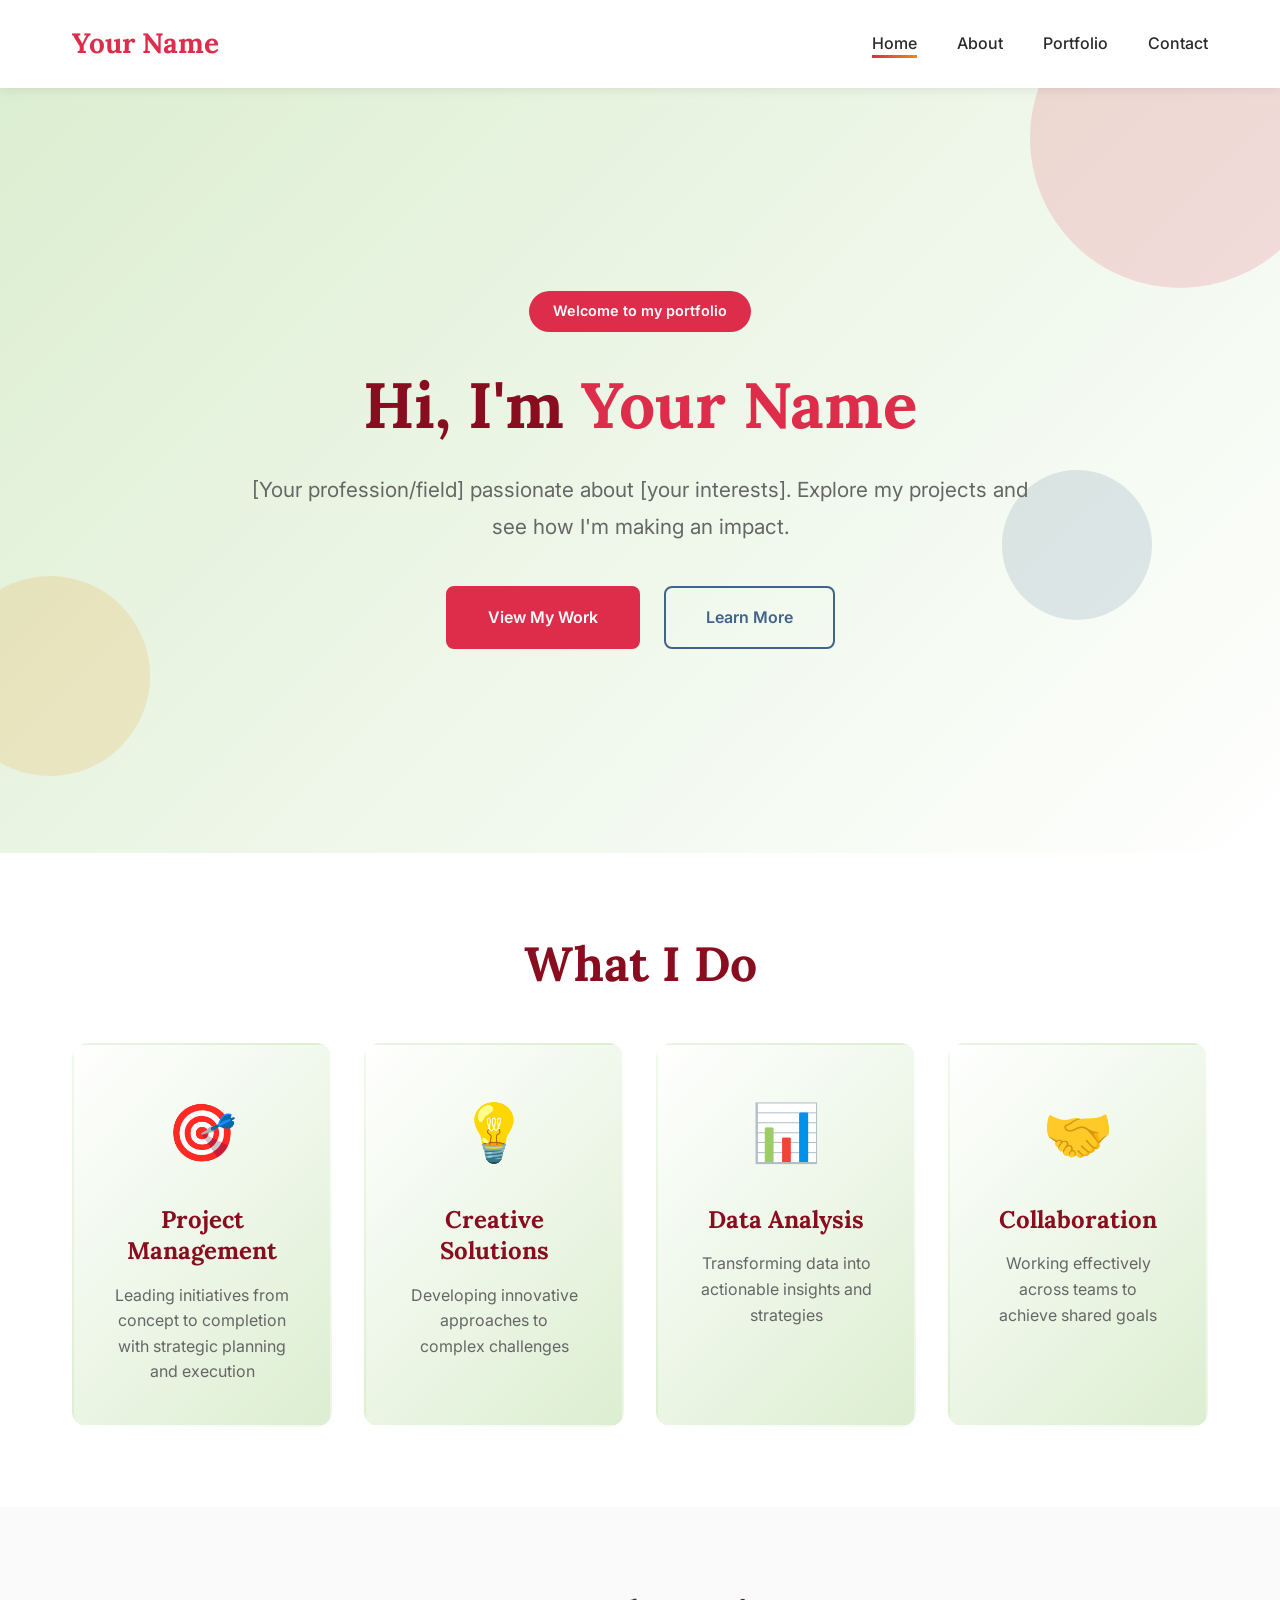
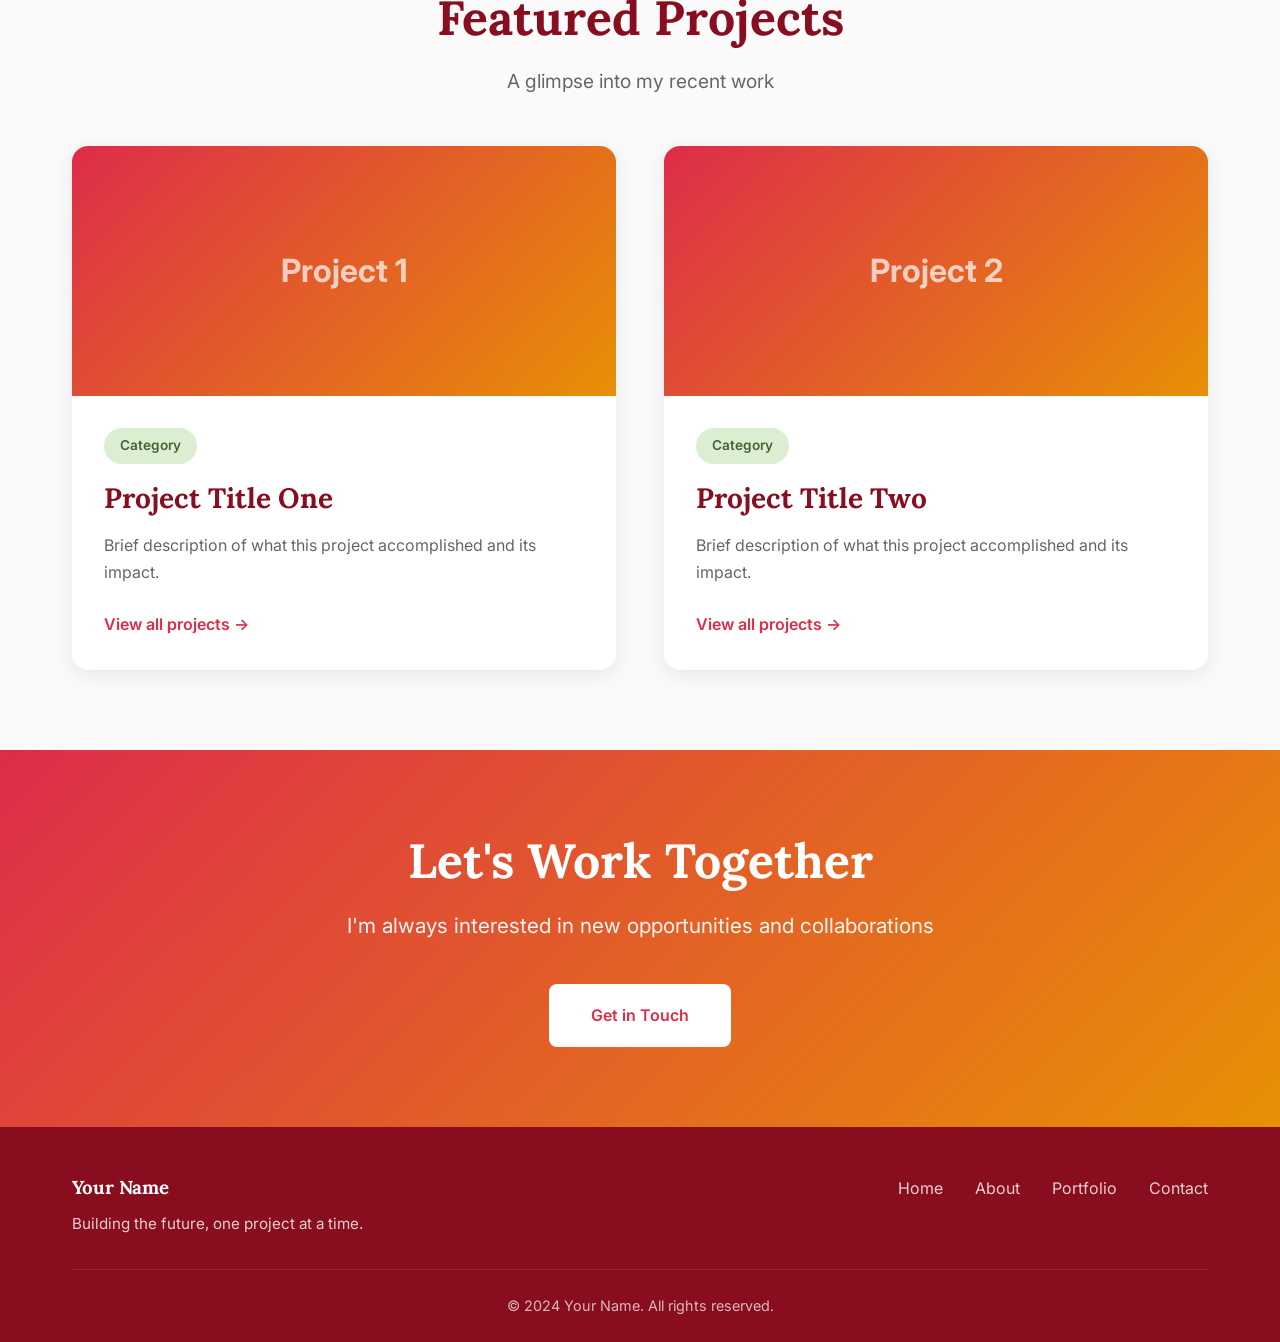
==== index.html @ 078b54ff "Initial commit" ====
<!DOCTYPE html>
<html lang="en">
<head>
    <meta charset="UTF-8">
    <meta name="viewport" content="width=device-width, initial-scale=1.0">
    <title>Your Name - Portfolio</title>
    <link rel="stylesheet" href="styles.css">
    <!-- Google Fonts as fallbacks -->
    <link rel="preconnect" href="https://fonts.googleapis.com">
    <link rel="preconnect" href="https://fonts.gstatic.com" crossorigin>
    <link href="https://fonts.googleapis.com/css2?family=Lora:wght@400;600;700&family=Inter:wght@300;400;500;600;700&display=swap" rel="stylesheet">
</head>
<body>
    <!-- Navigation -->
    <nav class="navbar">
        <div class="nav-container">
            <a href="index.html" class="logo">Your Name</a>
            <ul class="nav-menu">
                <li><a href="index.html" class="active">Home</a></li>
                <li><a href="about.html">About</a></li>
                <li><a href="portfolio.html">Portfolio</a></li>
                <li><a href="contact.html">Contact</a></li>
            </ul>
        </div>
    </nav>

    <!-- Hero Section -->
    <section class="hero">
        <div class="hero-content">
            <div class="hero-badge">Welcome to my portfolio</div>
            <h1 class="hero-title">Hi, I'm <span class="highlight">Your Name</span></h1>
            <p class="hero-description">
                [Your profession/field] passionate about [your interests]. 
                Explore my projects and see how I'm making an impact.
            </p>
            <div class="hero-buttons">
                <a href="portfolio.html" class="btn btn-primary">View My Work</a>
                <a href="about.html" class="btn btn-secondary">Learn More</a>
            </div>
        </div>
        <div class="hero-decoration">
            <div class="decoration-circle circle-1"></div>
            <div class="decoration-circle circle-2"></div>
            <div class="decoration-circle circle-3"></div>
        </div>
    </section>

    <!-- Quick Highlights Section -->
    <section class="highlights">
        <div class="container">
            <h2 class="section-title">What I Do</h2>
            <div class="highlights-grid">
                <div class="highlight-card card-1">
                    <div class="card-icon">🎯</div>
                    <h3>Project Management</h3>
                    <p>Leading initiatives from concept to completion with strategic planning and execution</p>
                </div>
                <div class="highlight-card card-2">
                    <div class="card-icon">💡</div>
                    <h3>Creative Solutions</h3>
                    <p>Developing innovative approaches to complex challenges</p>
                </div>
                <div class="highlight-card card-3">
                    <div class="card-icon">📊</div>
                    <h3>Data Analysis</h3>
                    <p>Transforming data into actionable insights and strategies</p>
                </div>
                <div class="highlight-card card-4">
                    <div class="card-icon">🤝</div>
                    <h3>Collaboration</h3>
                    <p>Working effectively across teams to achieve shared goals</p>
                </div>
            </div>
        </div>
    </section>

    <!-- Featured Projects Preview -->
    <section class="featured-projects">
        <div class="container">
            <h2 class="section-title">Featured Projects</h2>
            <p class="section-subtitle">A glimpse into my recent work</p>
            
            <div class="projects-preview">
                <article class="project-preview">
                    <div class="project-preview-image">
                        <div class="preview-placeholder">Project 1</div>
                    </div>
                    <div class="project-preview-content">
                        <span class="project-category">Category</span>
                        <h3>Project Title One</h3>
                        <p>Brief description of what this project accomplished and its impact.</p>
                        <a href="portfolio.html" class="link-arrow">View all projects →</a>
                    </div>
                </article>

                <article class="project-preview">
                    <div class="project-preview-image">
                        <div class="preview-placeholder">Project 2</div>
                    </div>
                    <div class="project-preview-content">
                        <span class="project-category">Category</span>
                        <h3>Project Title Two</h3>
                        <p>Brief description of what this project accomplished and its impact.</p>
                        <a href="portfolio.html" class="link-arrow">View all projects →</a>
                    </div>
                </article>
            </div>
        </div>
    </section>

    <!-- Call to Action -->
    <section class="cta-section">
        <div class="container">
            <div class="cta-content">
                <h2>Let's Work Together</h2>
                <p>I'm always interested in new opportunities and collaborations</p>
                <a href="contact.html" class="btn btn-light">Get in Touch</a>
            </div>
        </div>
    </section>

    <!-- Footer -->
    <footer class="footer">
        <div class="container">
            <div class="footer-content">
                <div class="footer-left">
                    <h3>Your Name</h3>
                    <p>Building the future, one project at a time.</p>
                </div>
                <div class="footer-links">
                    <a href="index.html">Home</a>
                    <a href="about.html">About</a>
                    <a href="portfolio.html">Portfolio</a>
                    <a href="contact.html">Contact</a>
                </div>
            </div>
            <div class="footer-bottom">
                <p>&copy; 2024 Your Name. All rights reserved.</p>
            </div>
        </div>
    </footer>
</body>
</html>
---- styles.css ----
/* ===========================
   COLOR PALETTE & VARIABLES
   =========================== */

:root {
    /* Color Palette */
    --raspberry: #dd2d4a;
    --carrot-orange: #e89005;
    --baltic-blue: #41658a;
    --crushed-berry: #880d1e;
    --frosted-mint: #dceed1;
    --golden-apricot: #df9a57;
    --hunter-green: #436436;
    
    /* Functional Colors */
    --primary: var(--raspberry);
    --secondary: var(--baltic-blue);
    --accent: var(--carrot-orange);
    --dark: var(--crushed-berry);
    --light: var(--frosted-mint);
    --text-dark: #2a2a2a;
    --text-light: #666;
    --white: #ffffff;
    --background: #fafafa;
    
    /* Typography */
    --font-headline: 'Lora', serif;
    --font-body: 'Inter', sans-serif;
    
    /* Spacing */
    --container-width: 1200px;
    --section-spacing: 5rem;
}

/* ===========================
   RESET & BASE STYLES
   =========================== */

* {
    margin: 0;
    padding: 0;
    box-sizing: border-box;
}

html {
    scroll-behavior: smooth;
    font-size: 16px;
}

body {
    font-family: var(--font-body);
    color: var(--text-dark);
    background-color: var(--background);
    line-height: 1.7;
}

h1, h2, h3, h4, h5, h6 {
    font-family: var(--font-headline);
    color: var(--dark);
    line-height: 1.3;
    font-weight: 700;
}

a {
    text-decoration: none;
    color: inherit;
    transition: all 0.3s ease;
}

img {
    max-width: 100%;
    height: auto;
}

.container {
    max-width: var(--container-width);
    margin: 0 auto;
    padding: 0 2rem;
}

/* ===========================
   NAVIGATION
   =========================== */

.navbar {
    background-color: var(--white);
    padding: 1.25rem 0;
    box-shadow: 0 2px 10px rgba(0,0,0,0.08);
    position: sticky;
    top: 0;
    z-index: 1000;
}

.nav-container {
    max-width: var(--container-width);
    margin: 0 auto;
    padding: 0 2rem;
    display: flex;
    justify-content: space-between;
    align-items: center;
}

.logo {
    font-family: var(--font-headline);
    font-size: 1.75rem;
    font-weight: 700;
    color: var(--primary);
}

.logo:hover {
    color: var(--accent);
}

.nav-menu {
    display: flex;
    list-style: none;
    gap: 2.5rem;
}

.nav-menu a {
    font-weight: 500;
    color: var(--text-dark);
    position: relative;
}

.nav-menu a::after {
    content: '';
    position: absolute;
    bottom: -5px;
    left: 0;
    width: 0;
    height: 3px;
    background: linear-gradient(90deg, var(--primary), var(--accent));
    transition: width 0.3s;
}

.nav-menu a:hover::after,
.nav-menu a.active::after {
    width: 100%;
}

.back-link {
    color: var(--secondary);
    font-weight: 500;
}

.back-link:hover {
    color: var(--primary);
}

/* ===========================
   HERO SECTION
   =========================== */

.hero {
    min-height: 85vh;
    display: flex;
    align-items: center;
    justify-content: center;
    position: relative;
    overflow: hidden;
    background: linear-gradient(135deg, var(--frosted-mint) 0%, var(--white) 100%);
    padding: 4rem 2rem;
}

.hero-content {
    text-align: center;
    max-width: 800px;
    z-index: 10;
}

.hero-badge {
    display: inline-block;
    background-color: var(--primary);
    color: var(--white);
    padding: 0.5rem 1.5rem;
    border-radius: 50px;
    font-size: 0.9rem;
    font-weight: 600;
    margin-bottom: 2rem;
    animation: fadeInDown 0.8s ease;
}

.hero-title {
    font-size: 4rem;
    margin-bottom: 1.5rem;
    color: var(--dark);
    animation: fadeInUp 0.8s ease 0.2s backwards;
}

.hero-title .highlight {
    color: var(--primary);
    position: relative;
}

.hero-description {
    font-size: 1.3rem;
    color: var(--text-light);
    margin-bottom: 2.5rem;
    line-height: 1.8;
    animation: fadeInUp 0.8s ease 0.4s backwards;
}

.hero-buttons {
    display: flex;
    gap: 1.5rem;
    justify-content: center;
    flex-wrap: wrap;
    animation: fadeInUp 0.8s ease 0.6s backwards;
}

/* Hero Decorations */
.hero-decoration {
    position: absolute;
    width: 100%;
    height: 100%;
    top: 0;
    left: 0;
    pointer-events: none;
    overflow: hidden;
}

.decoration-circle {
    position: absolute;
    border-radius: 50%;
    opacity: 0.15;
}

.circle-1 {
    width: 300px;
    height: 300px;
    background: var(--primary);
    top: -100px;
    right: -50px;
}

.circle-2 {
    width: 200px;
    height: 200px;
    background: var(--accent);
    bottom: 10%;
    left: -50px;
}

.circle-3 {
    width: 150px;
    height: 150px;
    background: var(--secondary);
    top: 50%;
    right: 10%;
}

/* ===========================
   BUTTONS
   =========================== */

.btn {
    display: inline-block;
    padding: 1rem 2.5rem;
    font-weight: 600;
    border-radius: 8px;
    transition: all 0.3s ease;
    cursor: pointer;
    border: 2px solid transparent;
    font-family: var(--font-body);
}

.btn-primary {
    background-color: var(--primary);
    color: var(--white);
    border-color: var(--primary);
}

.btn-primary:hover {
    background-color: var(--crushed-berry);
    border-color: var(--crushed-berry);
    transform: translateY(-2px);
    box-shadow: 0 5px 15px rgba(221, 45, 74, 0.3);
}

.btn-secondary {
    background-color: transparent;
    color: var(--secondary);
    border-color: var(--secondary);
}

.btn-secondary:hover {
    background-color: var(--secondary);
    color: var(--white);
}

.btn-light {
    background-color: var(--white);
    color: var(--primary);
    border-color: var(--white);
}

.btn-light:hover {
    background-color: transparent;
    border-color: var(--white);
    color: var(--white);
}

.btn-small {
    padding: 0.6rem 1.5rem;
    font-size: 0.95rem;
}

.btn-full {
    width: 100%;
}

/* ===========================
   SECTION STYLES
   =========================== */

section {
    padding: var(--section-spacing) 0;
}

.section-title {
    font-size: 3rem;
    text-align: center;
    margin-bottom: 1rem;
    color: var(--dark);
}

.section-subtitle {
    text-align: center;
    font-size: 1.2rem;
    color: var(--text-light);
    margin-bottom: 3rem;
}

.section-description {
    text-align: center;
    font-size: 1.15rem;
    color: var(--text-light);
    max-width: 700px;
    margin: 0 auto 3rem;
}

/* ===========================
   HIGHLIGHTS SECTION
   =========================== */

.highlights {
    background-color: var(--white);
}

.highlights-grid {
    display: grid;
    grid-template-columns: repeat(auto-fit, minmax(260px, 1fr));
    gap: 2rem;
    margin-top: 3rem;
}

.highlight-card {
    background: linear-gradient(135deg, var(--white) 0%, var(--frosted-mint) 100%);
    padding: 2.5rem;
    border-radius: 16px;
    text-align: center;
    transition: all 0.3s ease;
    border: 2px solid transparent;
}

.highlight-card:hover {
    transform: translateY(-10px);
    box-shadow: 0 15px 35px rgba(0,0,0,0.1);
}

.card-1:hover { border-color: var(--primary); }
.card-2:hover { border-color: var(--accent); }
.card-3:hover { border-color: var(--secondary); }
.card-4:hover { border-color: var(--hunter-green); }

.card-icon {
    font-size: 3.5rem;
    margin-bottom: 1.5rem;
}

.highlight-card h3 {
    font-size: 1.5rem;
    margin-bottom: 1rem;
    color: var(--dark);
}

.highlight-card p {
    color: var(--text-light);
    line-height: 1.6;
}

/* ===========================
   FEATURED PROJECTS PREVIEW
   =========================== */

.featured-projects {
    background-color: var(--background);
}

.projects-preview {
    display: grid;
    grid-template-columns: repeat(auto-fit, minmax(450px, 1fr));
    gap: 3rem;
    margin-top: 3rem;
}

.project-preview {
    background-color: var(--white);
    border-radius: 16px;
    overflow: hidden;
    box-shadow: 0 5px 20px rgba(0,0,0,0.08);
    transition: all 0.3s ease;
}

.project-preview:hover {
    transform: translateY(-8px);
    box-shadow: 0 15px 40px rgba(0,0,0,0.12);
}

.project-preview-image {
    height: 250px;
    background: linear-gradient(135deg, var(--primary), var(--accent));
    display: flex;
    align-items: center;
    justify-content: center;
}

.preview-placeholder {
    font-size: 2rem;
    color: var(--white);
    font-weight: 700;
    opacity: 0.7;
}

.project-preview-content {
    padding: 2rem;
}

.project-category {
    display: inline-block;
    background-color: var(--frosted-mint);
    color: var(--hunter-green);
    padding: 0.4rem 1rem;
    border-radius: 20px;
    font-size: 0.85rem;
    font-weight: 600;
    margin-bottom: 1rem;
}

.project-preview-content h3 {
    font-size: 1.75rem;
    margin-bottom: 1rem;
}

.project-preview-content p {
    color: var(--text-light);
    margin-bottom: 1.5rem;
}

.link-arrow {
    color: var(--primary);
    font-weight: 600;
}

.link-arrow:hover {
    color: var(--accent);
}

/* ===========================
   PAGE HEADER
   =========================== */

.page-header {
    background: linear-gradient(135deg, var(--primary) 0%, var(--crushed-berry) 100%);
    color: var(--white);
    padding: 5rem 2rem 4rem;
    text-align: center;
}

.page-title {
    font-size: 3.5rem;
    color: var(--white);
    margin-bottom: 1rem;
}

.page-description {
    font-size: 1.3rem;
    opacity: 0.95;
}

/* ===========================
   ABOUT PAGE
   =========================== */

.about-content {
    padding: 4rem 0;
}

.about-grid {
    display: grid;
    grid-template-columns: 1fr 2fr;
    gap: 4rem;
    align-items: start;
}

.about-visual {
    position: sticky;
    top: 100px;
}

.profile-placeholder {
    width: 100%;
    aspect-ratio: 1;
    background: linear-gradient(135deg, var(--frosted-mint), var(--white));
    border-radius: 16px;
    display: flex;
    align-items: center;
    justify-content: center;
    font-size: 1.2rem;
    color: var(--text-light);
    border: 3px solid var(--primary);
    margin-bottom: 2rem;
}

.about-stats {
    display: grid;
    grid-template-columns: 1fr 1fr;
    gap: 1rem;
}

.stat-box {
    background-color: var(--white);
    padding: 1.5rem;
    border-radius: 12px;
    text-align: center;
    box-shadow: 0 3px 15px rgba(0,0,0,0.08);
}

.stat-number {
    display: block;
    font-family: var(--font-headline);
    font-size: 2rem;
    font-weight: 700;
    color: var(--primary);
    margin-bottom: 0.5rem;
}

.stat-label {
    display: block;
    font-size: 0.9rem;
    color: var(--text-light);
}

.about-text h2 {
    font-size: 2.5rem;
    margin-bottom: 1.5rem;
}

.about-text .lead {
    font-size: 1.3rem;
    color: var(--secondary);
    font-weight: 500;
    margin-bottom: 1.5rem;
    line-height: 1.7;
}

.about-text p {
    margin-bottom: 1.5rem;
    font-size: 1.05rem;
    line-height: 1.8;
}

/* ===========================
   SKILLS SECTION
   =========================== */

.skills-section {
    background-color: var(--white);
}

.skills-categories {
    display: grid;
    grid-template-columns: repeat(auto-fit, minmax(300px, 1fr));
    gap: 3rem;
    margin-top: 3rem;
}

.skill-category h3 {
    font-size: 1.5rem;
    margin-bottom: 1.5rem;
    color: var(--primary);
}

.skill-tags {
    display: flex;
    flex-wrap: wrap;
    gap: 0.75rem;
}

.skill-tag {
    background-color: var(--frosted-mint);
    color: var(--hunter-green);
    padding: 0.6rem 1.2rem;
    border-radius: 25px;
    font-size: 0.95rem;
    font-weight: 500;
    transition: all 0.3s;
    border: 2px solid transparent;
}

.skill-tag:hover {
    background-color: var(--primary);
    color: var(--white);
    border-color: var(--primary);
}

/* ===========================
   TIMELINE
   =========================== */

.timeline-section {
    background-color: var(--background);
}

.timeline {
    max-width: 800px;
    margin: 3rem auto 0;
    position: relative;
}

.timeline::before {
    content: '';
    position: absolute;
    left: 30px;
    top: 0;
    bottom: 0;
    width: 3px;
    background: linear-gradient(180deg, var(--primary), var(--accent));
}

.timeline-item {
    position: relative;
    padding-left: 80px;
    margin-bottom: 3rem;
}

.timeline-dot {
    position: absolute;
    left: 18px;
    top: 0;
    width: 25px;
    height: 25px;
    background-color: var(--primary);
    border-radius: 50%;
    border: 4px solid var(--white);
    box-shadow: 0 0 0 3px var(--frosted-mint);
}

.timeline-content {
    background-color: var(--white);
    padding: 2rem;
    border-radius: 12px;
    box-shadow: 0 3px 15px rgba(0,0,0,0.08);
}

.timeline-date {
    display: inline-block;
    background-color: var(--frosted-mint);
    color: var(--hunter-green);
    padding: 0.4rem 1rem;
    border-radius: 20px;
    font-size: 0.85rem;
    font-weight: 600;
    margin-bottom: 1rem;
}

.timeline-content h3 {
    font-size: 1.4rem;
    margin-bottom: 0.75rem;
}

.timeline-content p {
    color: var(--text-light);
    line-height: 1.6;
}

/* ===========================
   PORTFOLIO PAGE
   =========================== */

.portfolio-section {
    background-color: var(--background);
}

.portfolio-grid {
    display: grid;
    grid-template-columns: repeat(auto-fit, minmax(450px, 1fr));
    gap: 2.5rem;
    margin-top: 3rem;
}

.portfolio-card {
    background-color: var(--white);
    border-radius: 16px;
    overflow: hidden;
    box-shadow: 0 5px 20px rgba(0,0,0,0.08);
    transition: all 0.3s ease;
}

.portfolio-card:hover {
    transform: translateY(-8px);
    box-shadow: 0 15px 40px rgba(0,0,0,0.15);
}

.portfolio-card.featured {
    border: 3px solid var(--primary);
}

.portfolio-image {
    height: 260px;
    background: linear-gradient(135deg, var(--secondary), var(--primary));
    display: flex;
    align-items: center;
    justify-content: center;
    position: relative;
}

.image-placeholder {
    font-size: 1.5rem;
    color: var(--white);
    font-weight: 600;
    opacity: 0.7;
}

.project-badge {
    position: absolute;
    top: 1rem;
    right: 1rem;
    background-color: var(--accent);
    color: var(--white);
    padding: 0.4rem 1rem;
    border-radius: 20px;
    font-size: 0.85rem;
    font-weight: 600;
}

.portfolio-content {
    padding: 2rem;
}

.project-meta {
    display: block;
    color: var(--text-light);
    font-size: 0.9rem;
    margin-bottom: 0.75rem;
    font-weight: 500;
}

.portfolio-content h3 {
    font-size: 1.75rem;
    margin-bottom: 1rem;
}

.portfolio-content p {
    color: var(--text-light);
    margin-bottom: 1.5rem;
    line-height: 1.7;
}

.project-tags {
    display: flex;
    flex-wrap: wrap;
    gap: 0.75rem;
    margin-bottom: 1.5rem;
}

.project-tags span {
    background-color: var(--frosted-mint);
    color: var(--hunter-green);
    padding: 0.4rem 1rem;
    border-radius: 20px;
    font-size: 0.85rem;
    font-weight: 500;
}

/* ===========================
   CONTACT PAGE
   =========================== */

.contact-section {
    background-color: var(--background);
}

.contact-grid {
    display: grid;
    grid-template-columns: 1fr 1.5fr;
    gap: 4rem;
    margin-top: 3rem;
}

.contact-info-panel,
.contact-form-panel {
    background-color: var(--white);
    padding: 3rem;
    border-radius: 16px;
    box-shadow: 0 5px 20px rgba(0,0,0,0.08);
}

.contact-info-panel h2,
.contact-form-panel h2 {
    font-size: 2rem;
    margin-bottom: 1rem;
}

.contact-info-panel p {
    color: var(--text-light);
    margin-bottom: 2rem;
    line-height: 1.7;
}

.contact-methods {
    display: flex;
    flex-direction: column;
    gap: 1.5rem;
    margin-bottom: 2rem;
}

.contact-item {
    display: flex;
    gap: 1.5rem;
    align-items: start;
}

.contact-icon {
    font-size: 2rem;
    flex-shrink: 0;
}

.contact-details h4 {
    font-size: 1.1rem;
    margin-bottom: 0.5rem;
}

.contact-details a {
    color: var(--primary);
}

.contact-details a:hover {
    color: var(--accent);
    text-decoration: underline;
}

.availability {
    background-color: var(--frosted-mint);
    padding: 1.5rem;
    border-radius: 12px;
    border-left: 4px solid var(--hunter-green);
}

.availability h4 {
    margin-bottom: 0.5rem;
}

.availability p {
    margin: 0;
    color: var(--hunter-green);
    font-weight: 500;
}

/* Contact Form */
.form-instruction {
    font-size: 0.9rem;
    color: var(--text-light);
    margin-bottom: 2rem;
    font-style: italic;
}

.form-group {
    margin-bottom: 1.5rem;
}

.form-group label {
    display: block;
    margin-bottom: 0.5rem;
    font-weight: 600;
    color: var(--dark);
}

.form-group input,
.form-group textarea {
    width: 100%;
    padding: 0.9rem;
    border: 2px solid #e0e0e0;
    border-radius: 8px;
    font-family: var(--font-body);
    font-size: 1rem;
    transition: border-color 0.3s;
}

.form-group input:focus,
.form-group textarea:focus {
    outline: none;
    border-color: var(--primary);
}

.form-group textarea {
    resize: vertical;
}

/* ===========================
   PROJECT REPORT PAGES
   =========================== */

.report-header {
    background: linear-gradient(135deg, var(--secondary) 0%, var(--primary) 100%);
    color: var(--white);
    padding: 5rem 2rem 3rem;
    text-align: center;
}

.report-category {
    display: inline-block;
    background-color: rgba(255,255,255,0.2);
    padding: 0.5rem 1.5rem;
    border-radius: 25px;
    font-size: 0.9rem;
    font-weight: 600;
    margin-bottom: 1.5rem;
}

.report-title {
    font-size: 3.5rem;
    color: var(--white);
    margin-bottom: 1rem;
}

.report-subtitle {
    font-size: 1.3rem;
    opacity: 0.95;
    margin-bottom: 2.5rem;
}

.report-meta {
    display: flex;
    justify-content: center;
    gap: 3rem;
    flex-wrap: wrap;
}

.meta-item {
    display: flex;
    flex-direction: column;
    align-items: center;
}

.meta-label {
    font-size: 0.9rem;
    opacity: 0.9;
    margin-bottom: 0.3rem;
}

.meta-value {
    font-size: 1.1rem;
    font-weight: 600;
}

/* Report Content Layout */
.report-content {
    background-color: var(--background);
    padding: 4rem 0;
}

.report-layout {
    display: grid;
    grid-template-columns: 2.5fr 1fr;
    gap: 3rem;
    align-items: start;
}

.report-main {
    background-color: var(--white);
    padding: 3rem;
    border-radius: 16px;
    box-shadow: 0 3px 20px rgba(0,0,0,0.08);
}

.report-section {
    margin-bottom: 3rem;
}

.report-section:last-child {
    margin-bottom: 0;
}

.section-heading {
    font-size: 2rem;
    color: var(--primary);
    margin-bottom: 1.5rem;
    padding-bottom: 0.75rem;
    border-bottom: 3px solid var(--frosted-mint);
}

.report-section h3 {
    font-size: 1.4rem;
    margin: 2rem 0 1rem;
    color: var(--secondary);
}

.report-section h4 {
    font-size: 1.1rem;
    margin: 1.5rem 0 0.75rem;
    color: var(--dark);
}

.report-section p {
    margin-bottom: 1rem;
    line-height: 1.8;
    color: var(--text-light);
}

.report-section ul,
.report-section ol {
    margin-left: 2rem;
    margin-bottom: 1.5rem;
}

.report-section li {
    margin-bottom: 0.75rem;
    line-height: 1.7;
    color: var(--text-light);
}

.objectives-list {
    list-style: none;
    margin-left: 0;
}

.objectives-list li {
    background-color: var(--frosted-mint);
    padding: 1rem 1.5rem;
    margin-bottom: 1rem;
    border-radius: 8px;
    border-left: 4px solid var(--primary);
}

/* Highlight Box */
.highlight-box {
    background: linear-gradient(135deg, var(--frosted-mint), var(--white));
    padding: 2rem;
    border-radius: 12px;
    border-left: 5px solid var(--accent);
    margin: 2rem 0;
}

.highlight-box h4 {
    color: var(--primary);
    margin-bottom: 1rem;
}

.highlight-box p {
    margin-bottom: 0;
}

/* Process Steps */
.process-steps {
    margin: 2rem 0;
}

.process-step {
    display: flex;
    gap: 1.5rem;
    margin-bottom: 2rem;
    align-items: start;
}

.step-number {
    background: linear-gradient(135deg, var(--primary), var(--accent));
    color: var(--white);
    width: 50px;
    height: 50px;
    border-radius: 50%;
    display: flex;
    align-items: center;
    justify-content: center;
    font-size: 1.5rem;
    font-weight: 700;
    flex-shrink: 0;
}

.step-content h4 {
    margin: 0 0 0.5rem 0;
}

.step-content p {
    margin: 0;
}

/* Results Grid */
.results-grid {
    display: grid;
    grid-template-columns: repeat(auto-fit, minmax(150px, 1fr));
    gap: 1.5rem;
    margin: 2rem 0;
}

.result-card {
    background: linear-gradient(135deg, var(--frosted-mint), var(--white));
    padding: 2rem;
    border-radius: 12px;
    text-align: center;
    border: 2px solid var(--primary);
}

.result-number {
    display: block;
    font-family: var(--font-headline);
    font-size: 2.5rem;
    font-weight: 700;
    color: var(--primary);
    margin-bottom: 0.5rem;
}

.result-label {
    display: block;
    font-size: 0.95rem;
    color: var(--text-light);
    font-weight: 500;
}

/* Report Sidebar */
.report-sidebar {
    position: sticky;
    top: 100px;
}

.sidebar-section {
    background-color: var(--white);
    padding: 2rem;
    border-radius: 12px;
    box-shadow: 0 3px 15px rgba(0,0,0,0.08);
    margin-bottom: 2rem;
}

.sidebar-section h3 {
    font-size: 1.3rem;
    margin-bottom: 1.5rem;
    color: var(--primary);
}

.details-list {
    display: flex;
    flex-direction: column;
    gap: 1rem;
}

.details-list dt {
    font-weight: 600;
    color: var(--dark);
    font-size: 0.9rem;
}

.details-list dd {
    color: var(--text-light);
    margin-left: 0;
    margin-bottom: 0.5rem;
}

.sidebar-tags {
    display: flex;
    flex-wrap: wrap;
    gap: 0.75rem;
}

.sidebar-tags span {
    background-color: var(--frosted-mint);
    color: var(--hunter-green);
    padding: 0.5rem 1rem;
    border-radius: 20px;
    font-size: 0.85rem;
    font-weight: 500;
}

.resource-list {
    list-style: none;
    padding: 0;
}

.resource-list li {
    margin-bottom: 0.75rem;
}

.resource-list a {
    color: var(--primary);
    font-weight: 500;
}

.resource-list a:hover {
    color: var(--accent);
    text-decoration: underline;
}

.sidebar-cta {
    background: linear-gradient(135deg, var(--primary), var(--accent));
    padding: 1.5rem;
    border-radius: 12px;
    text-align: center;
    color: var(--white);
}

.sidebar-cta p {
    margin-bottom: 1rem;
}

.sidebar-cta .btn-small {
    background-color: var(--white);
    color: var(--primary);
}

.sidebar-cta .btn-small:hover {
    background-color: var(--frosted-mint);
}

/* Project Navigation */
.project-navigation {
    background-color: var(--white);
    padding: 2rem 0;
    border-top: 1px solid #e0e0e0;
}

.nav-center {
    display: inline-block;
    color: var(--secondary);
    font-weight: 600;
    font-size: 1.1rem;
}

.nav-center:hover {
    color: var(--primary);
}

/* ===========================
   CTA SECTION
   =========================== */

.cta-section {
    background: linear-gradient(135deg, var(--primary) 0%, var(--accent) 100%);
    color: var(--white);
    text-align: center;
    padding: 5rem 2rem;
}

.cta-content h2 {
    font-size: 3rem;
    color: var(--white);
    margin-bottom: 1rem;
}

.cta-content p {
    font-size: 1.3rem;
    margin-bottom: 2.5rem;
    opacity: 0.95;
}

/* ===========================
   FOOTER
   =========================== */

.footer {
    background-color: var(--dark);
    color: var(--white);
    padding: 3rem 2rem 1.5rem;
}

.footer-content {
    display: flex;
    justify-content: space-between;
    align-items: start;
    margin-bottom: 2rem;
}

.footer-left h3 {
    color: var(--white);
    margin-bottom: 0.75rem;
}

.footer-left p {
    color: rgba(255,255,255,0.8);
    font-size: 0.95rem;
}

.footer-links {
    display: flex;
    gap: 2rem;
}

.footer-links a {
    color: rgba(255,255,255,0.8);
    transition: color 0.3s;
}

.footer-links a:hover {
    color: var(--accent);
}

.footer-bottom {
    border-top: 1px solid rgba(255,255,255,0.1);
    padding-top: 1.5rem;
    text-align: center;
}

.footer-bottom p {
    color: rgba(255,255,255,0.7);
    font-size: 0.9rem;
}

/* ===========================
   ANIMATIONS
   =========================== */

@keyframes fadeInUp {
    from {
        opacity: 0;
        transform: translateY(30px);
    }
    to {
        opacity: 1;
        transform: translateY(0);
    }
}

@keyframes fadeInDown {
    from {
        opacity: 0;
        transform: translateY(-20px);
    }
    to {
        opacity: 1;
        transform: translateY(0);
    }
}

/* ===========================
   RESPONSIVE DESIGN
   =========================== */

@media (max-width: 1024px) {
    .about-grid,
    .contact-grid,
    .report-layout {
        grid-template-columns: 1fr;
    }
    
    .about-visual,
    .report-sidebar {
        position: static;
    }
    
    .projects-preview,
    .portfolio-grid {
        grid-template-columns: 1fr;
    }
}

@media (max-width: 768px) {
    :root {
        --section-spacing: 3rem;
    }
    
    .nav-menu {
        gap: 1.5rem;
        font-size: 0.9rem;
    }
    
    .hero-title {
        font-size: 2.5rem;
    }
    
    .section-title,
    .page-title,
    .report-title {
        font-size: 2.5rem;
    }
    
    .cta-content h2 {
        font-size: 2rem;
    }
    
    .hero-buttons {
        flex-direction: column;
        width: 100%;
    }
    
    .btn {
        width: 100%;
    }
    
    .footer-content {
        flex-direction: column;
        gap: 2rem;
    }
    
    .footer-links {
        flex-direction: column;
        gap: 1rem;
    }
    
    .report-main {
        padding: 2rem 1.5rem;
    }
}

@media (max-width: 480px) {
    .hero {
        padding: 2rem 1rem;
    }
    
    .hero-title {
        font-size: 2rem;
    }
    
    .nav-menu {
        flex-wrap: wrap;
        justify-content: center;
    }
    
    .container {
        padding: 0 1.5rem;
    }
}
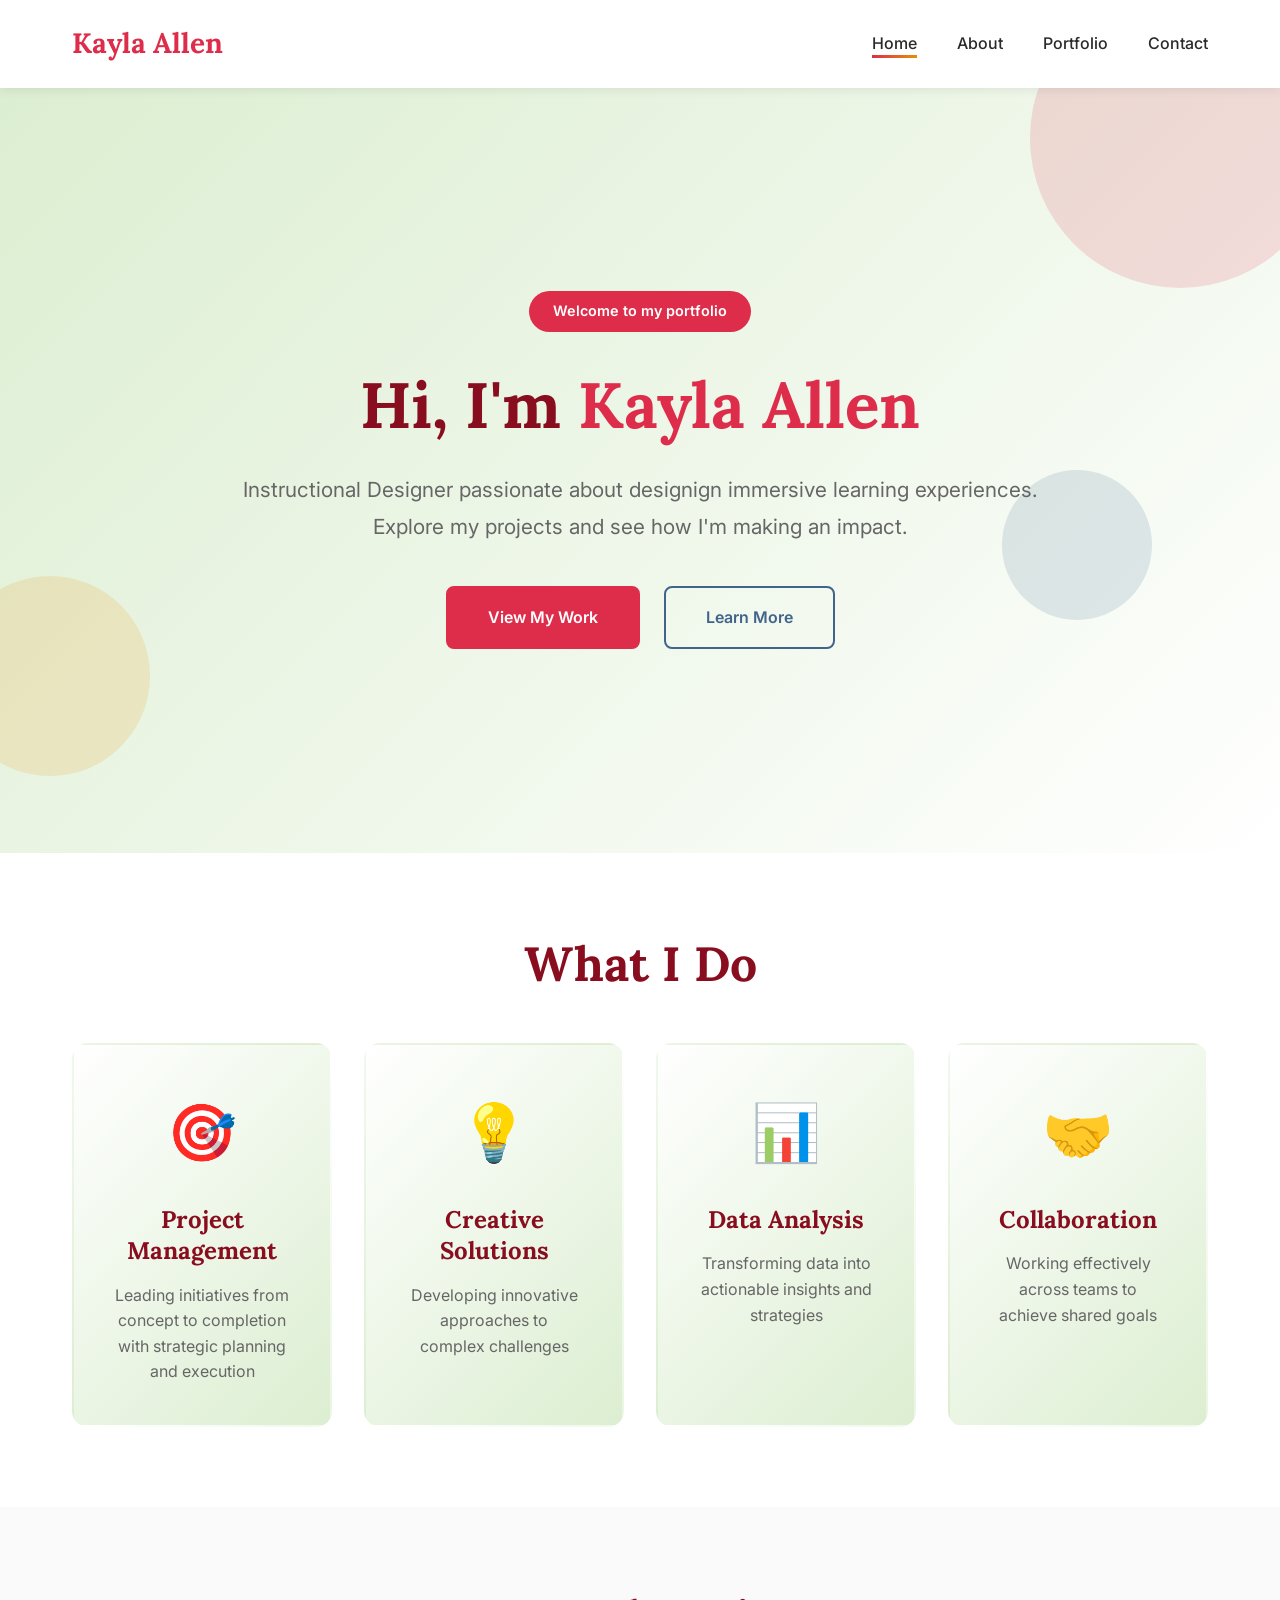
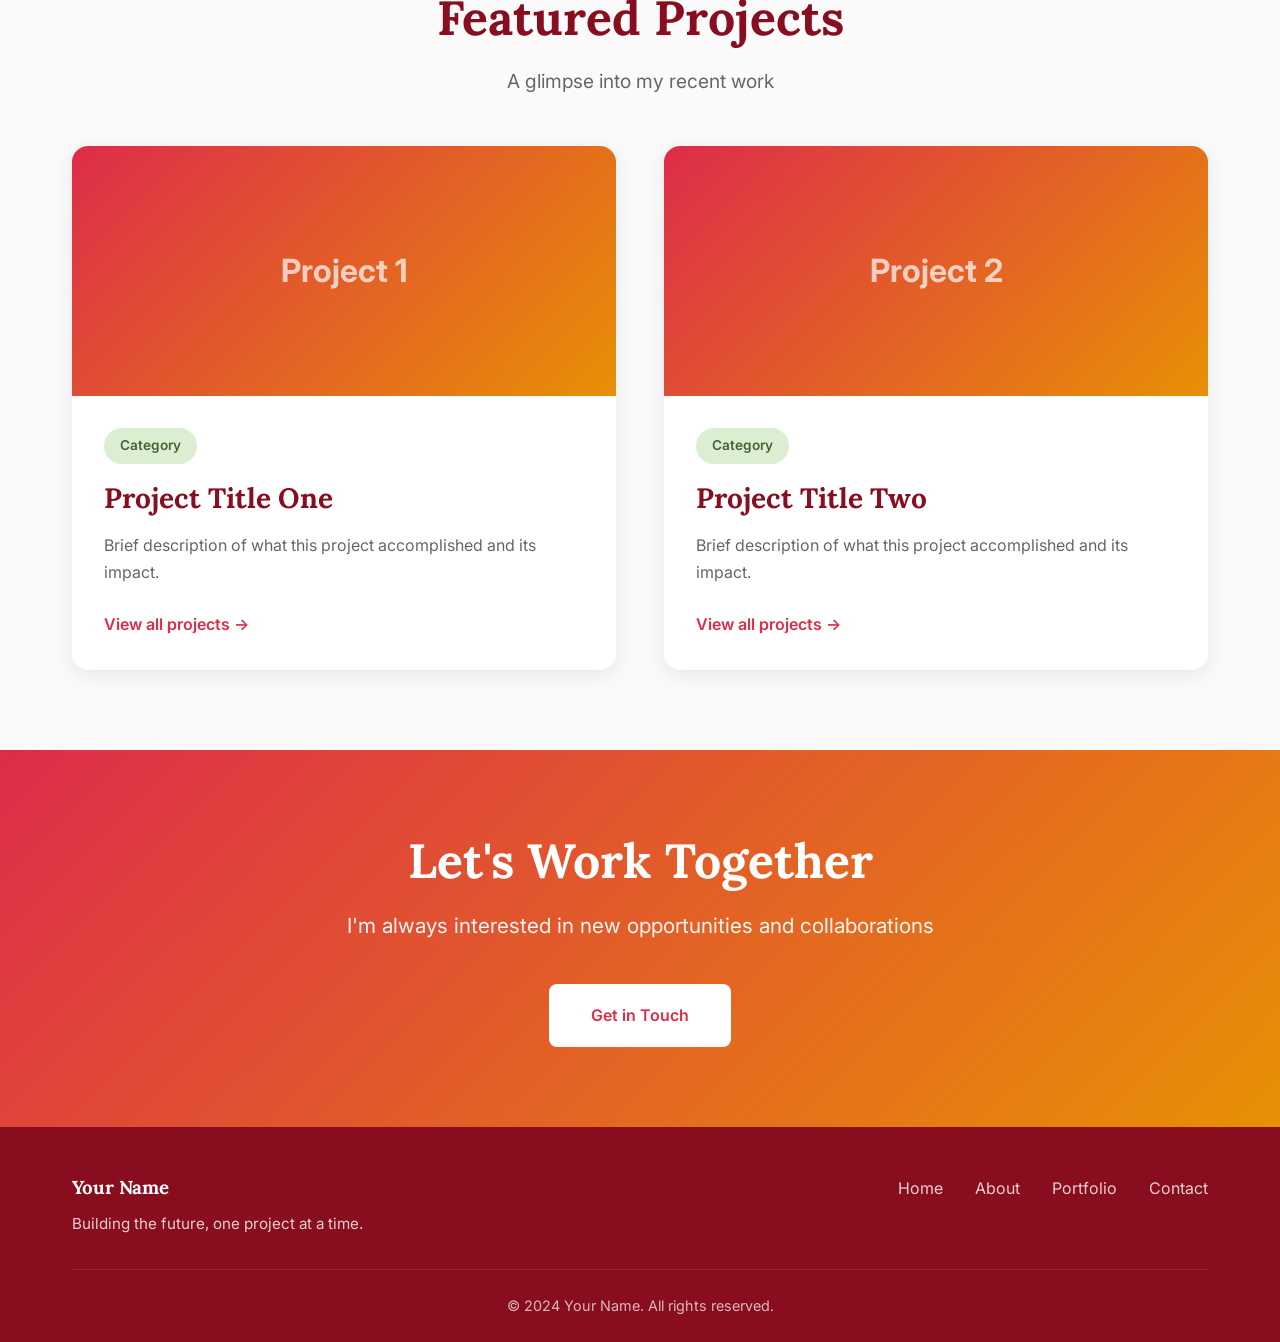
==== commit e23aed20: "Update index.html" ====
--- a/index.html
+++ b/index.html
@@ -3,7 +3,7 @@
 <head>
     <meta charset="UTF-8">
     <meta name="viewport" content="width=device-width, initial-scale=1.0">
-    <title>Your Name - Portfolio</title>
+    <title>Kayla Allen - Portfolio</title>
     <link rel="stylesheet" href="styles.css">
     <!-- Google Fonts as fallbacks -->
     <link rel="preconnect" href="https://fonts.googleapis.com">
@@ -14,7 +14,7 @@
     <!-- Navigation -->
     <nav class="navbar">
         <div class="nav-container">
-            <a href="index.html" class="logo">Your Name</a>
+            <a href="index.html" class="logo">Kayla Allen</a>
             <ul class="nav-menu">
                 <li><a href="index.html" class="active">Home</a></li>
                 <li><a href="about.html">About</a></li>
@@ -28,9 +28,9 @@
     <section class="hero">
         <div class="hero-content">
             <div class="hero-badge">Welcome to my portfolio</div>
-            <h1 class="hero-title">Hi, I'm <span class="highlight">Your Name</span></h1>
+            <h1 class="hero-title">Hi, I'm <span class="highlight">Kayla Allen</span></h1>
             <p class="hero-description">
-                [Your profession/field] passionate about [your interests]. 
+                Instructional Designer passionate about designign immersive learning experiences. 
                 Explore my projects and see how I'm making an impact.
             </p>
             <div class="hero-buttons">
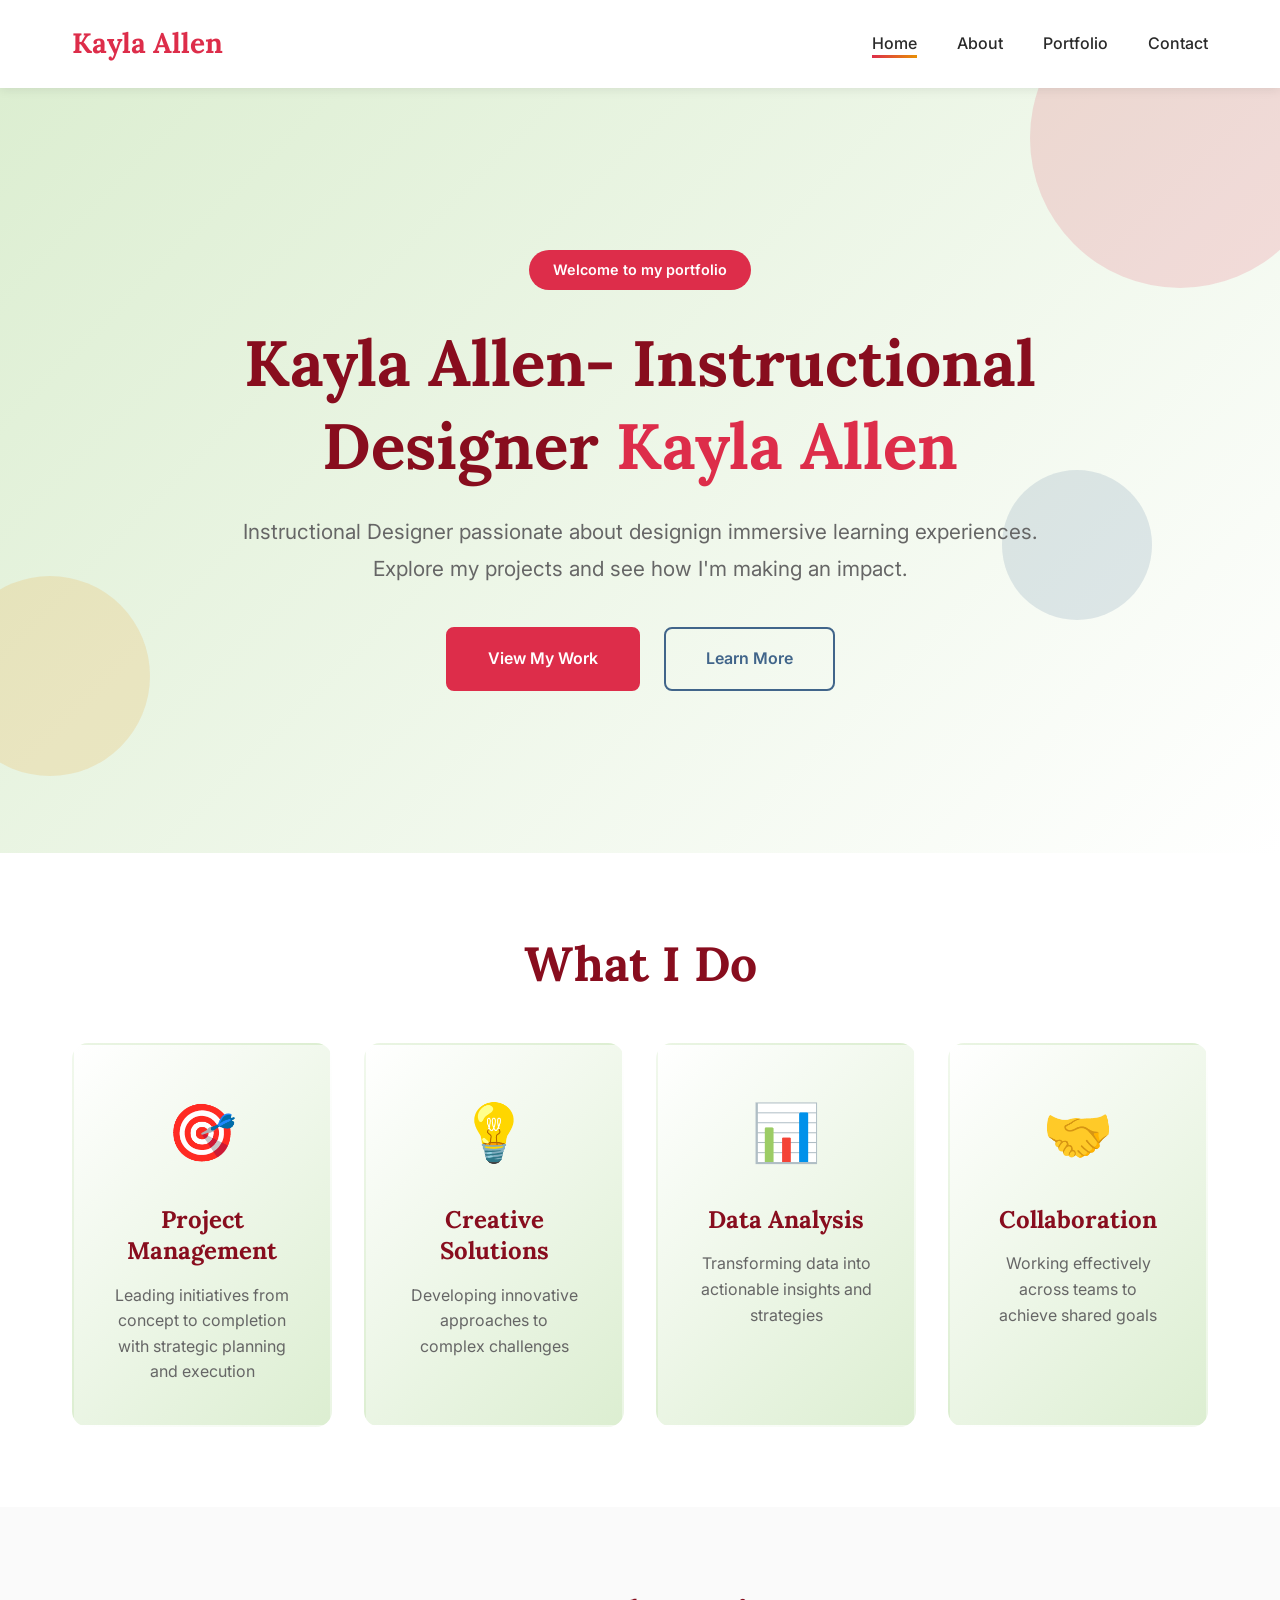
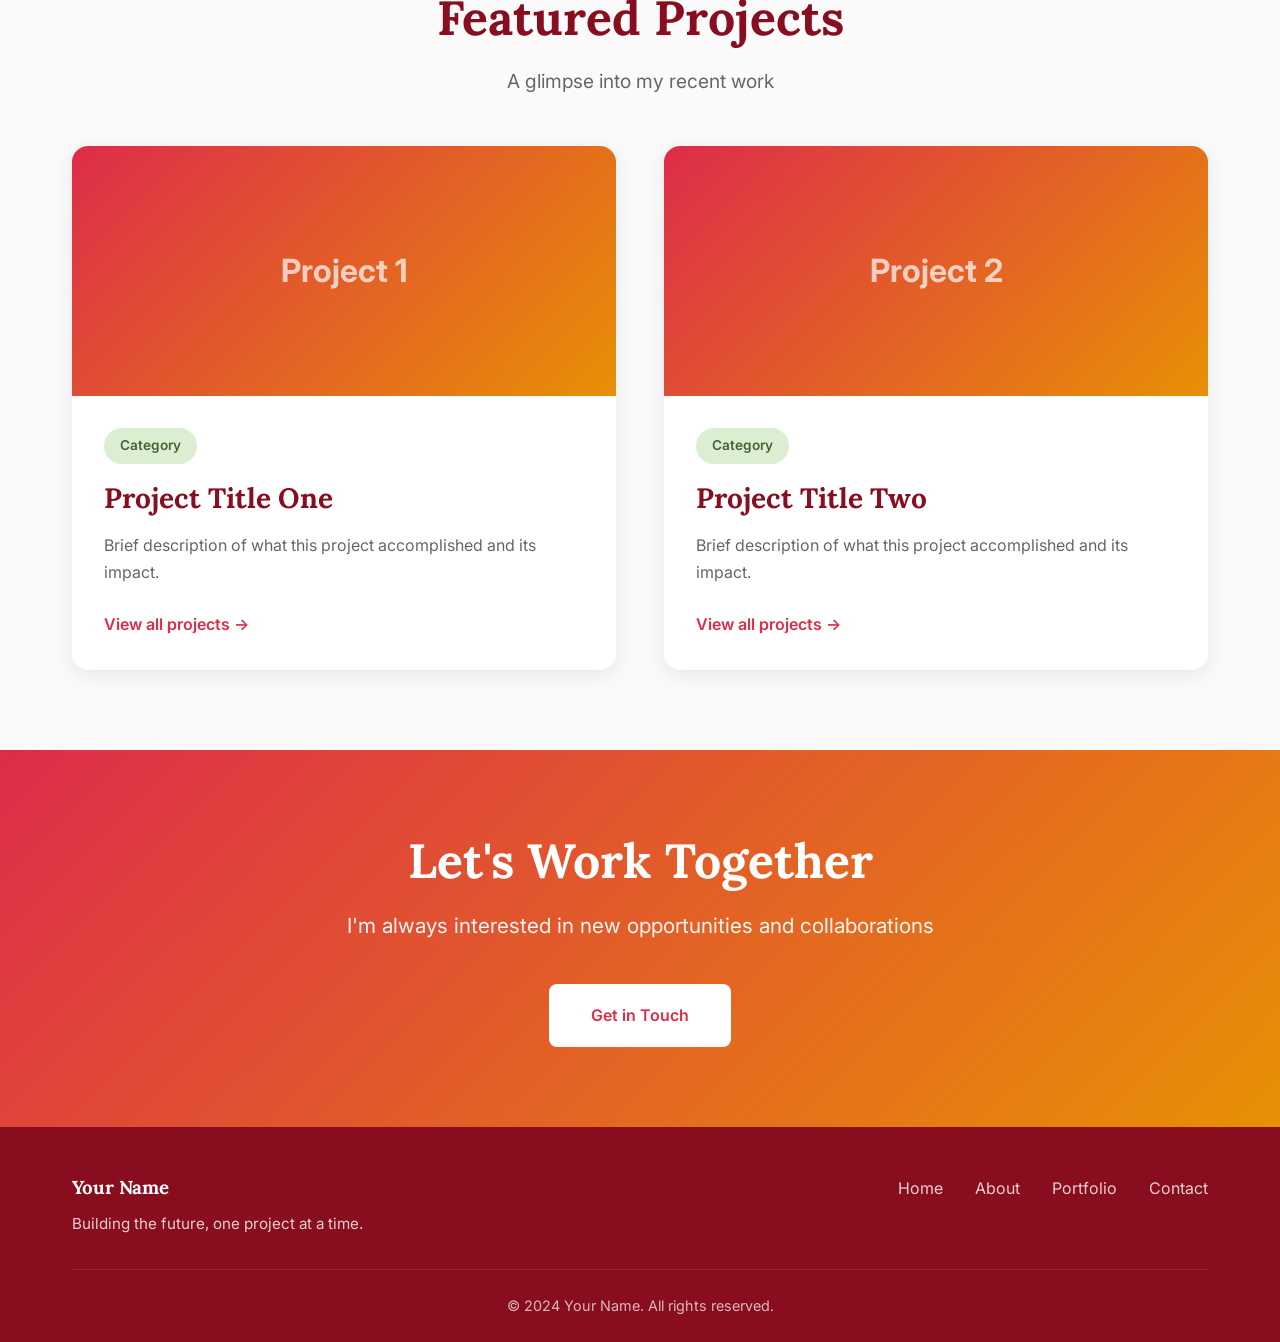
==== commit 58902e91: "Update index.html" ====
--- a/index.html
+++ b/index.html
@@ -28,7 +28,7 @@
     <section class="hero">
         <div class="hero-content">
             <div class="hero-badge">Welcome to my portfolio</div>
-            <h1 class="hero-title">Hi, I'm <span class="highlight">Kayla Allen</span></h1>
+            <h1 class="hero-title">Kayla Allen- Instructional Designer <span class="highlight">Kayla Allen</span></h1>
             <p class="hero-description">
                 Instructional Designer passionate about designign immersive learning experiences. 
                 Explore my projects and see how I'm making an impact.
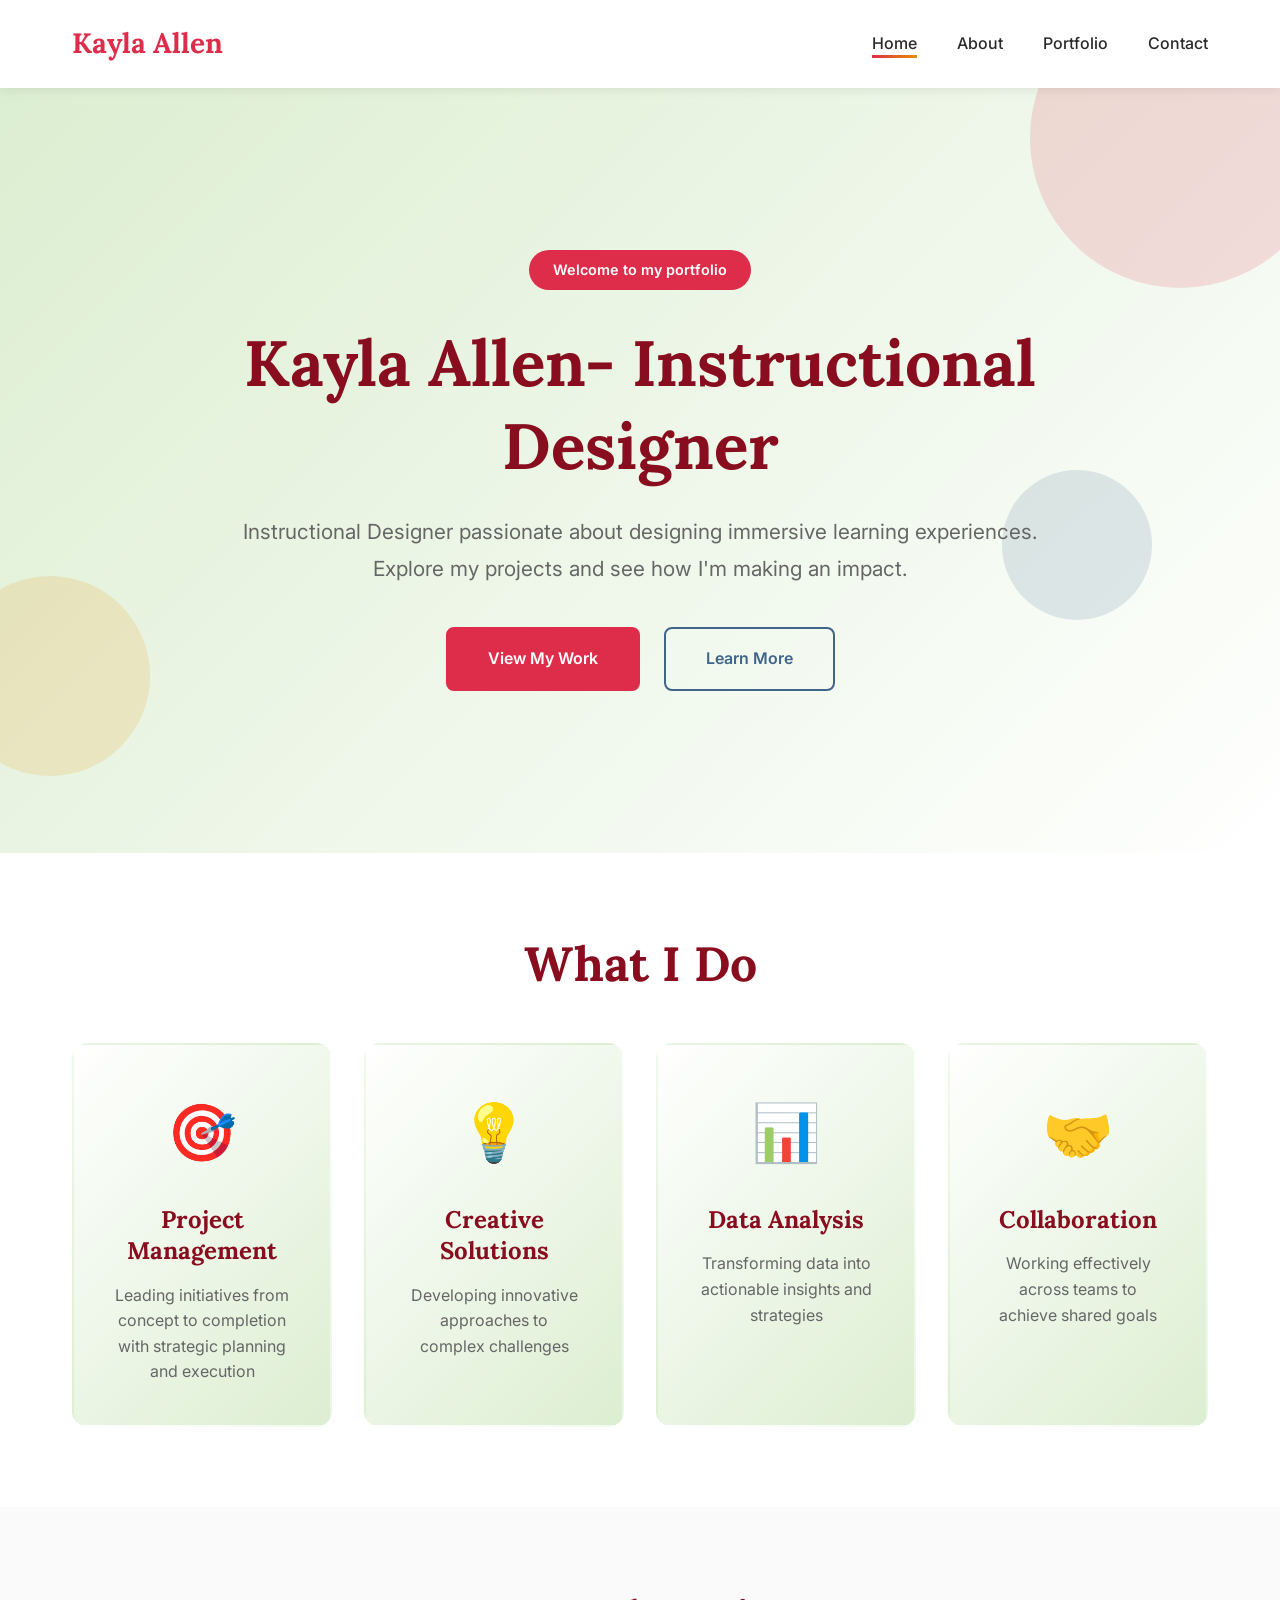
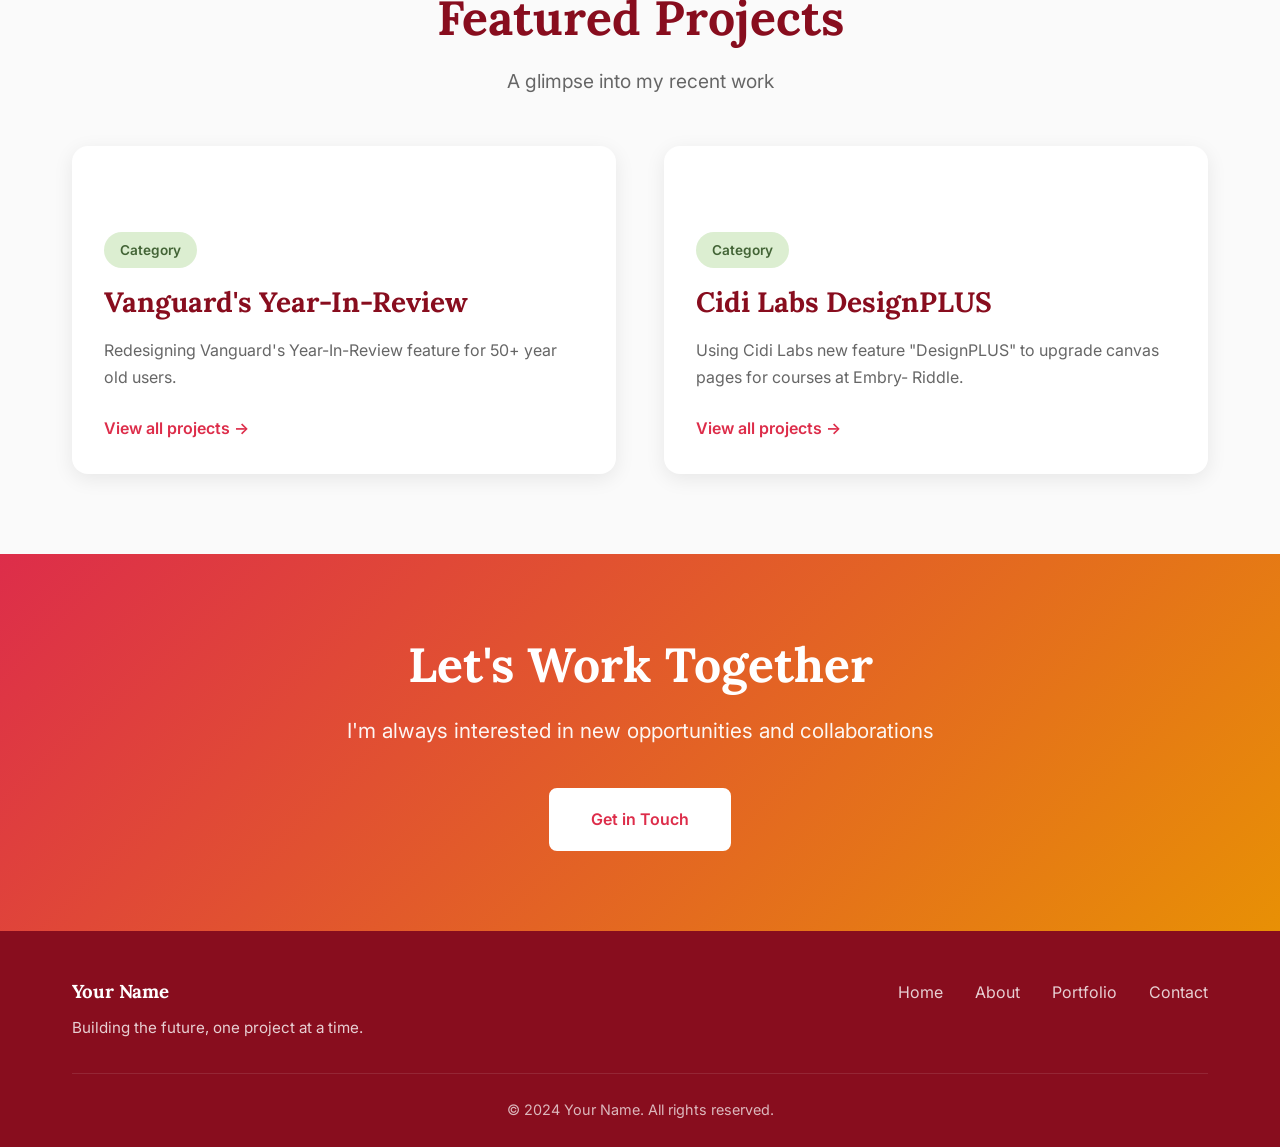
==== commit f102fa8f: "Update index.html" ====
--- a/index.html
+++ b/index.html
@@ -28,9 +28,9 @@
     <section class="hero">
         <div class="hero-content">
             <div class="hero-badge">Welcome to my portfolio</div>
-            <h1 class="hero-title">Kayla Allen- Instructional Designer <span class="highlight">Kayla Allen</span></h1>
+            <h1 class="hero-title">Kayla Allen- Instructional Designer <span class="highlight"></span></h1>
             <p class="hero-description">
-                Instructional Designer passionate about designign immersive learning experiences. 
+                Instructional Designer passionate about designing immersive learning experiences. 
                 Explore my projects and see how I'm making an impact.
             </p>
             <div class="hero-buttons">
@@ -82,25 +82,25 @@
             
             <div class="projects-preview">
                 <article class="project-preview">
-                    <div class="project-preview-image">
+                    <div class="<img src="Images/vanoverview.png/project1.png" alt="Vanguard">
                         <div class="preview-placeholder">Project 1</div>
                     </div>
                     <div class="project-preview-content">
                         <span class="project-category">Category</span>
-                        <h3>Project Title One</h3>
-                        <p>Brief description of what this project accomplished and its impact.</p>
+                        <h3>Vanguard's Year-In-Review</h3>
+                        <p>Redesigning Vanguard's Year-In-Review feature for 50+ year old users.</p>
                         <a href="portfolio.html" class="link-arrow">View all projects →</a>
                     </div>
                 </article>
 
                 <article class="project-preview">
-                    <div class="project-preview-image">
+                    <div class="<img src="Images/designcidi.png/project1.png" alt="Cidi Labs">
                         <div class="preview-placeholder">Project 2</div>
                     </div>
                     <div class="project-preview-content">
                         <span class="project-category">Category</span>
-                        <h3>Project Title Two</h3>
-                        <p>Brief description of what this project accomplished and its impact.</p>
+                        <h3>Cidi Labs DesignPLUS</h3>
+                        <p>Using Cidi Labs new feature "DesignPLUS" to upgrade canvas pages for courses at Embry- Riddle.</p>
                         <a href="portfolio.html" class="link-arrow">View all projects →</a>
                     </div>
                 </article>
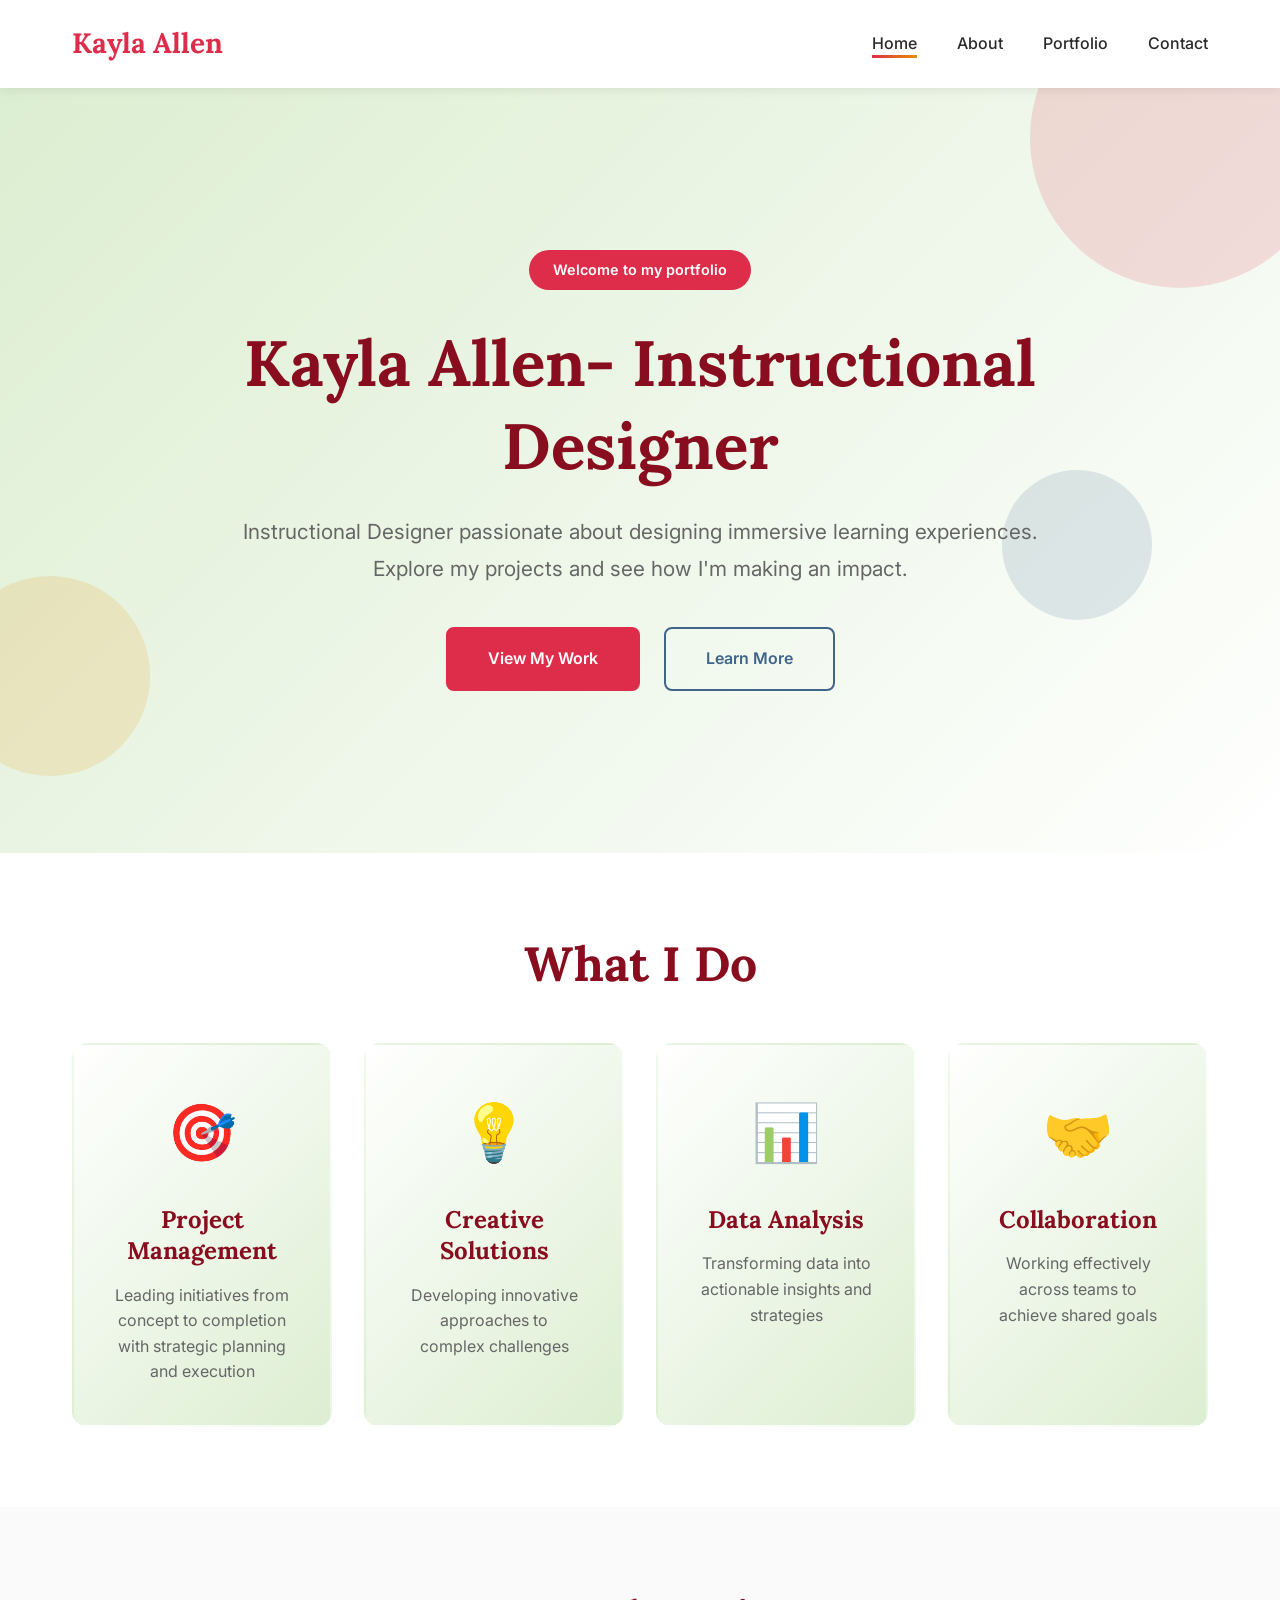
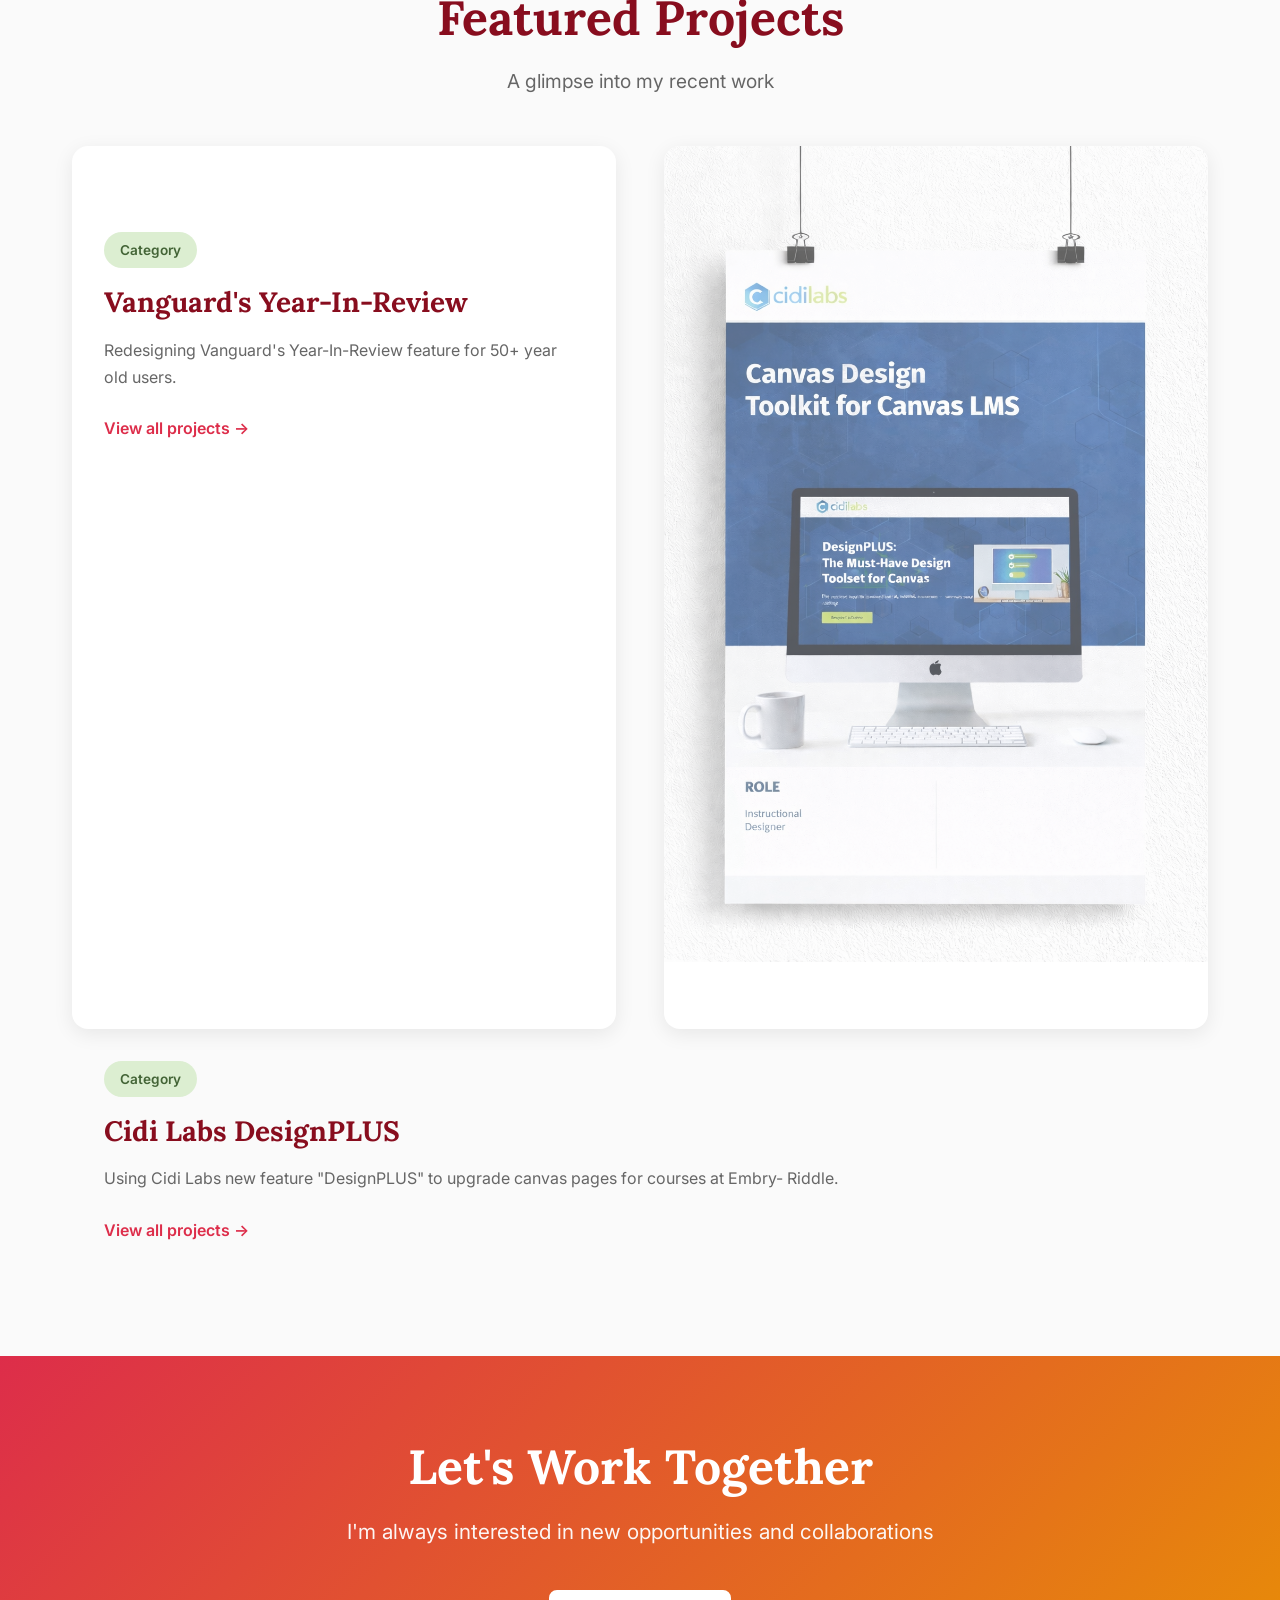
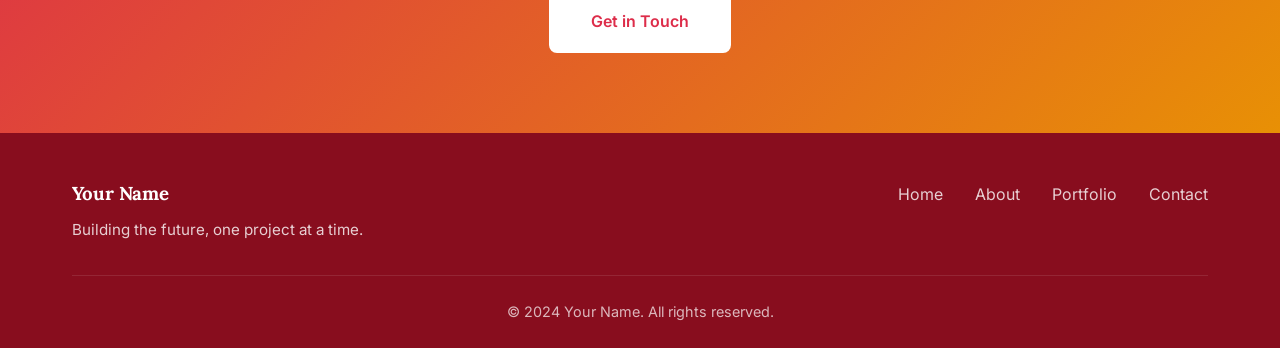
==== commit 3651c5b6: "Update index.html" ====
--- a/index.html
+++ b/index.html
@@ -94,7 +94,7 @@
                 </article>
 
                 <article class="project-preview">
-                    <div class="<img src="Images/designcidi.png/project1.png" alt="Cidi Labs">
+                     <div class="image-placeholder"><img src="Images/designcidi.png" alt="Cidi Labs"></div>
                         <div class="preview-placeholder">Project 2</div>
                     </div>
                     <div class="project-preview-content">
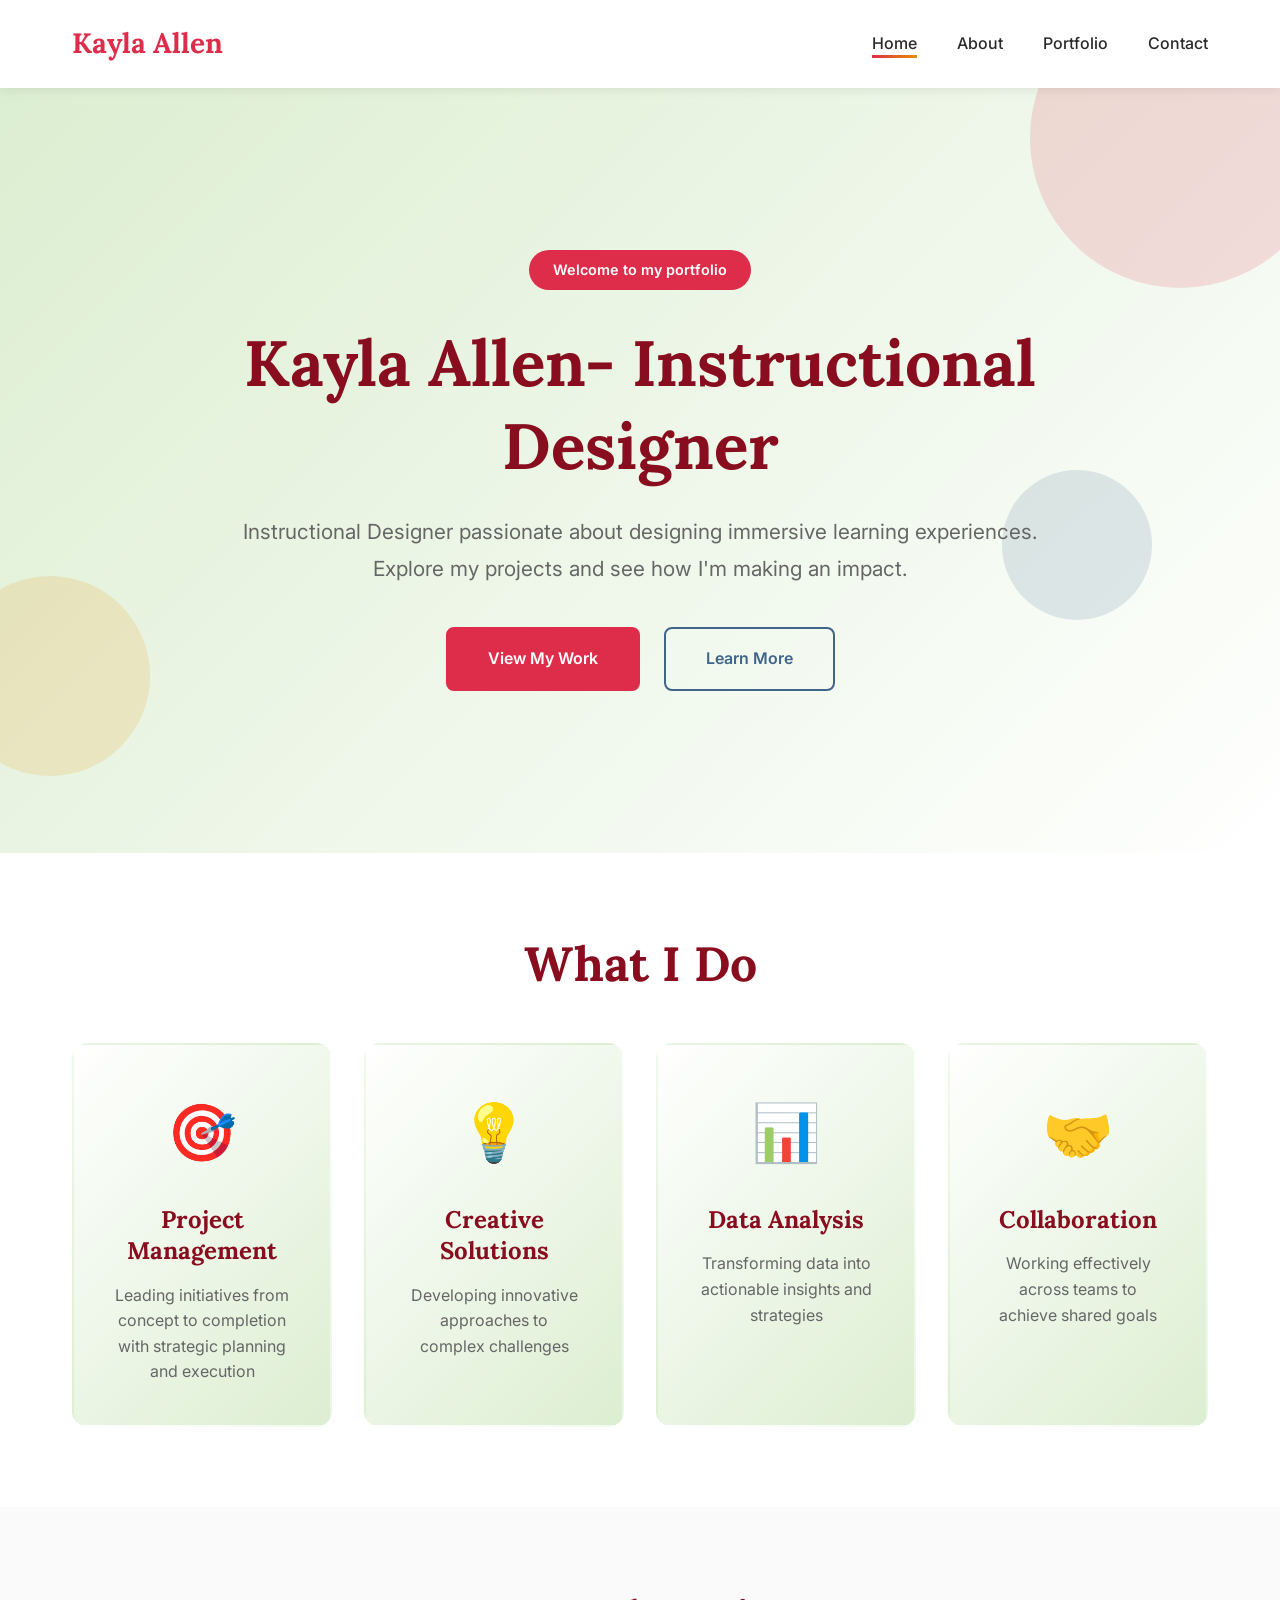
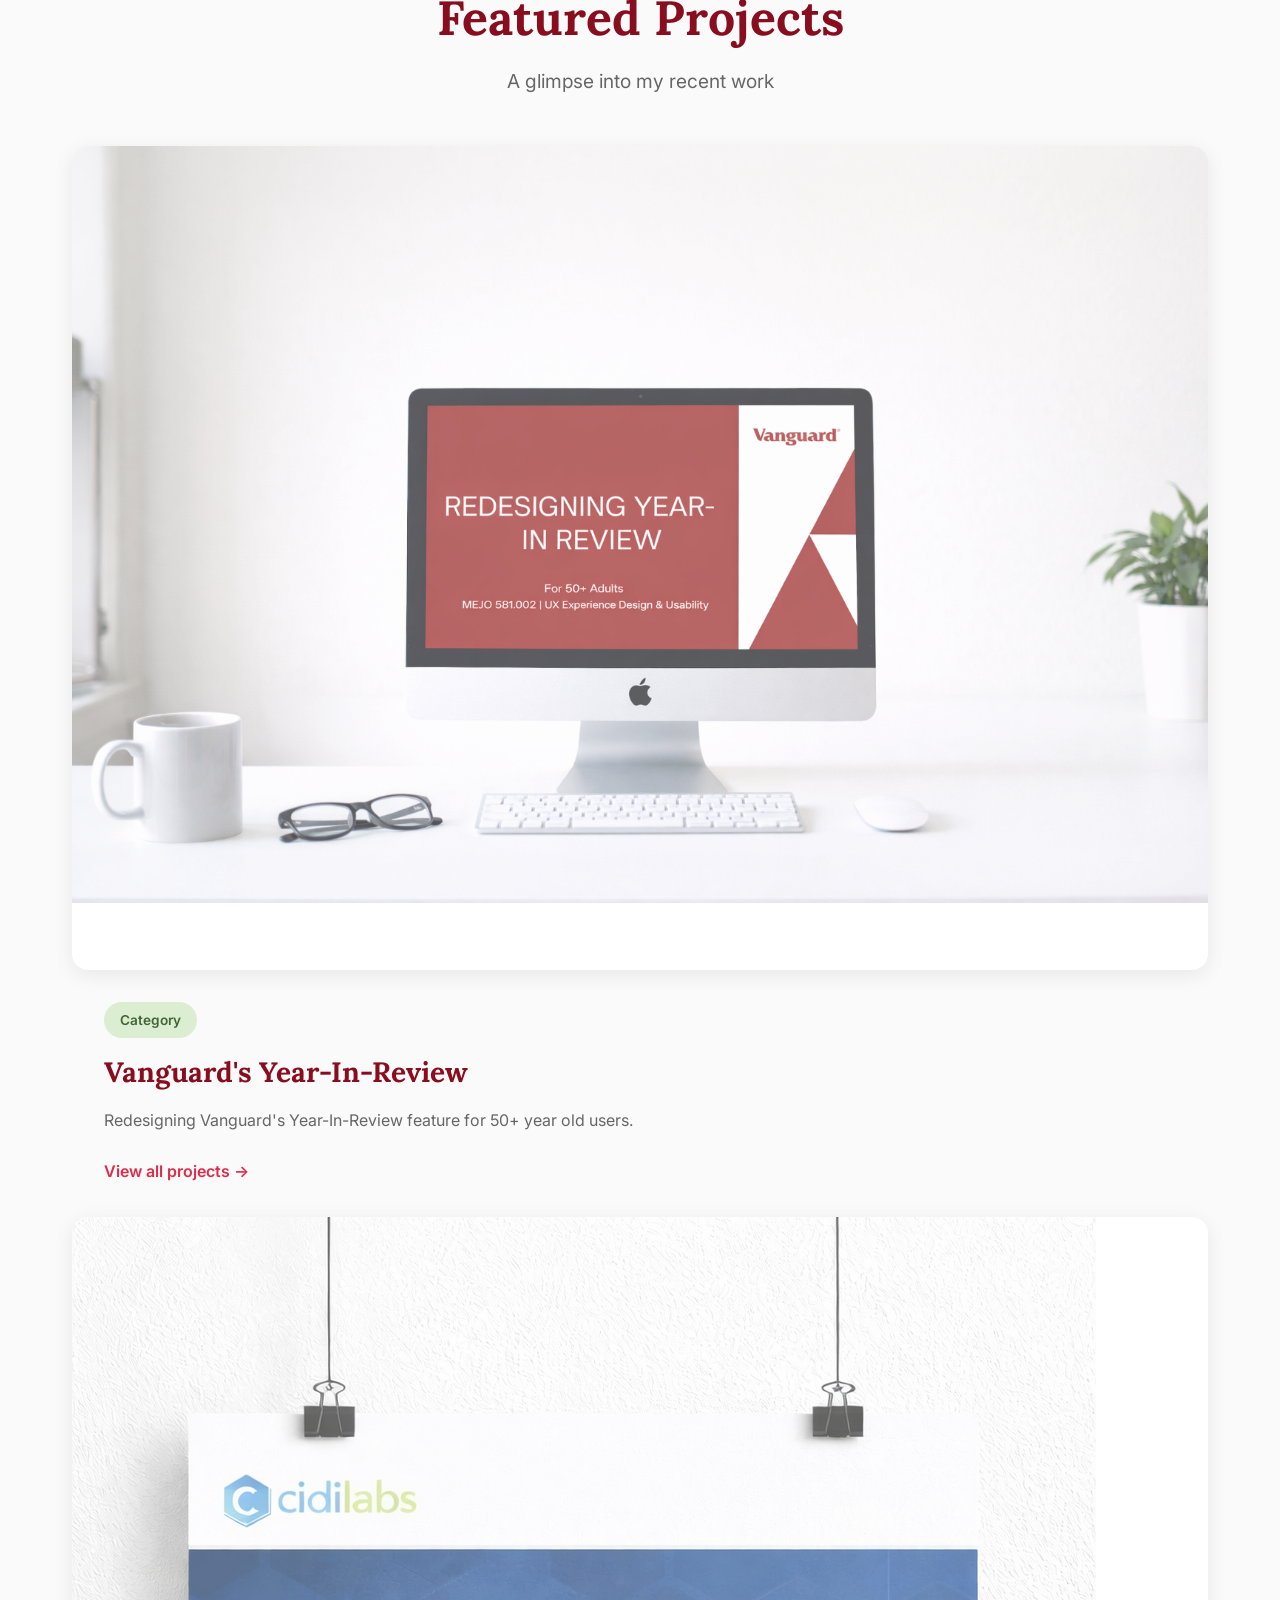
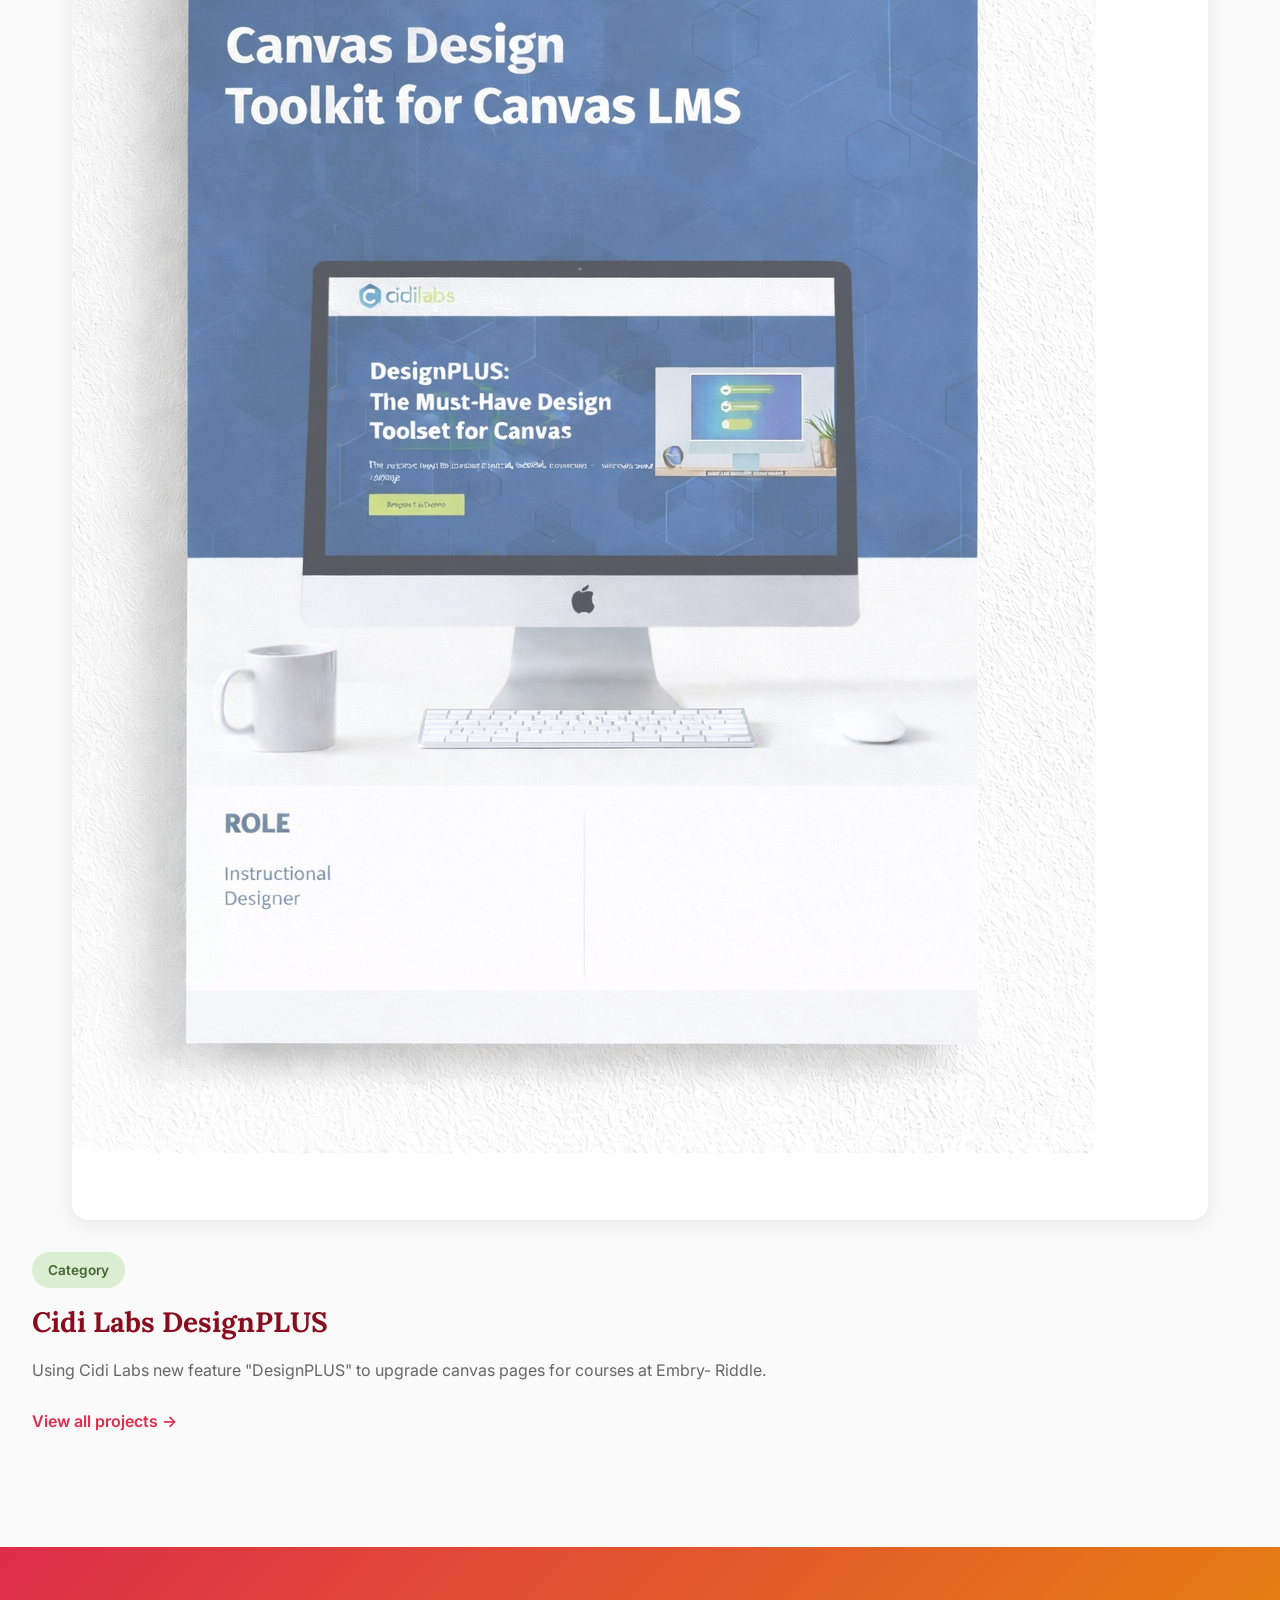
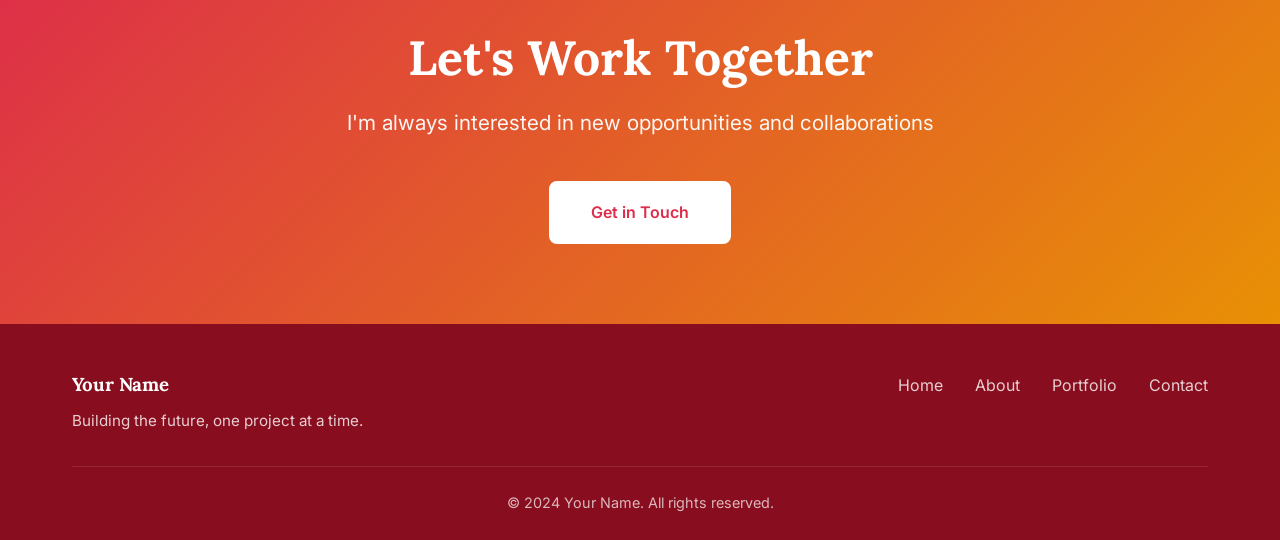
==== commit 66d12e1a: "Update index.html" ====
--- a/index.html
+++ b/index.html
@@ -82,7 +82,7 @@
             
             <div class="projects-preview">
                 <article class="project-preview">
-                    <div class="<img src="Images/vanoverview.png/project1.png" alt="Vanguard">
+                    <div class="image-placeholder"><img src="Images/vanoverview.png" alt="vanoverview.png"></div>
                         <div class="preview-placeholder">Project 1</div>
                     </div>
                     <div class="project-preview-content">
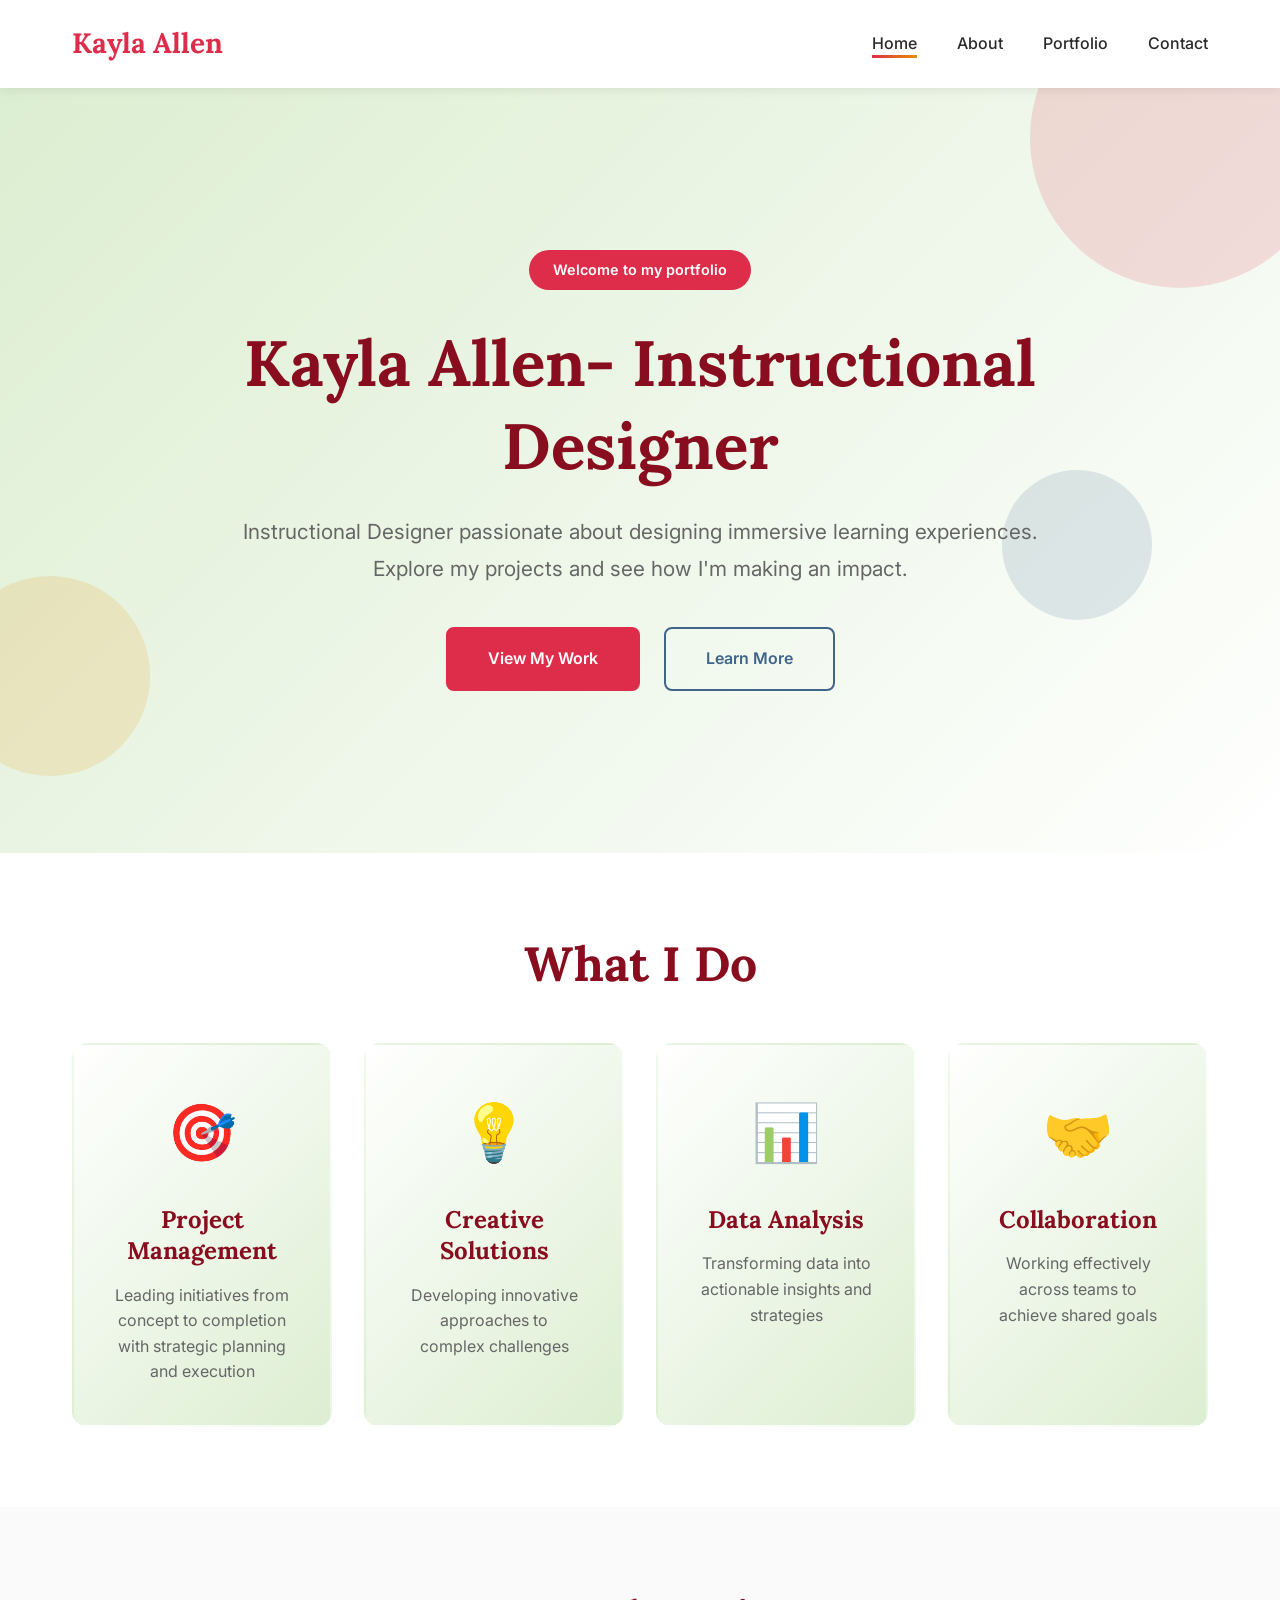
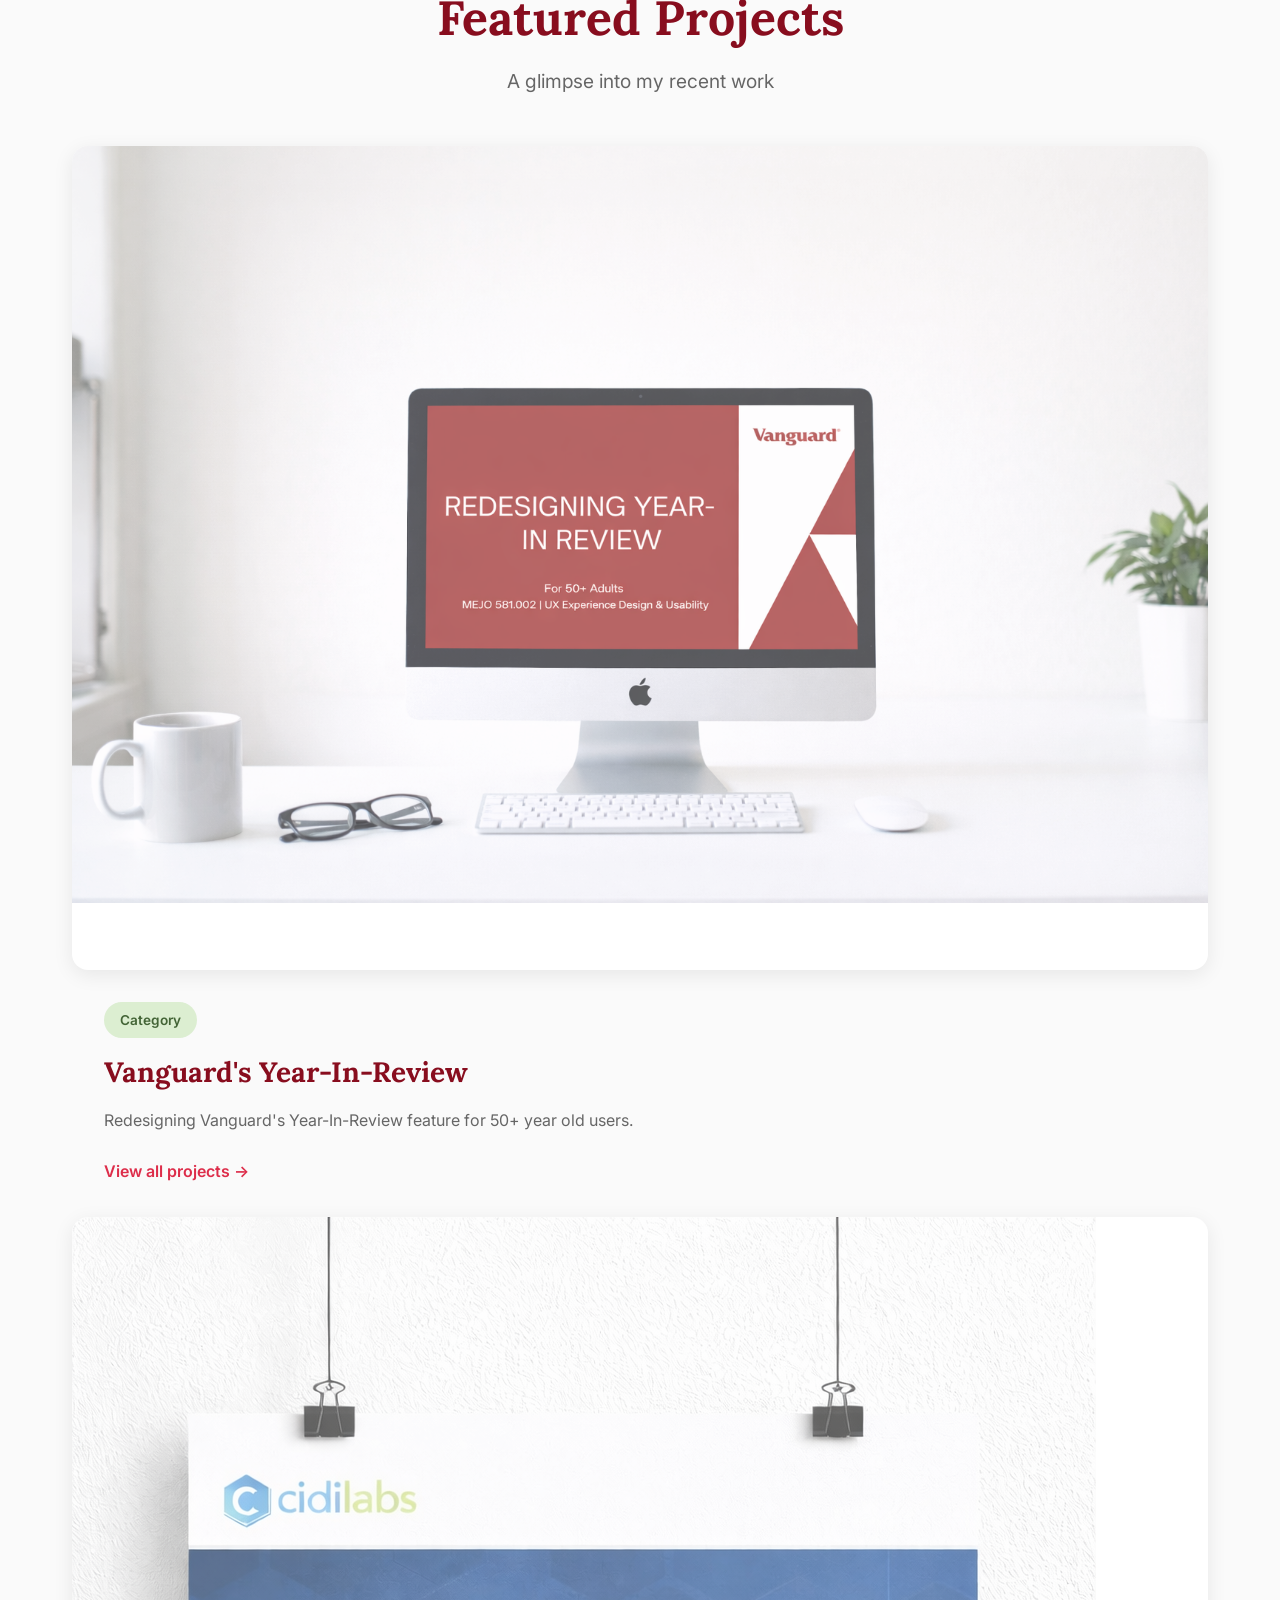
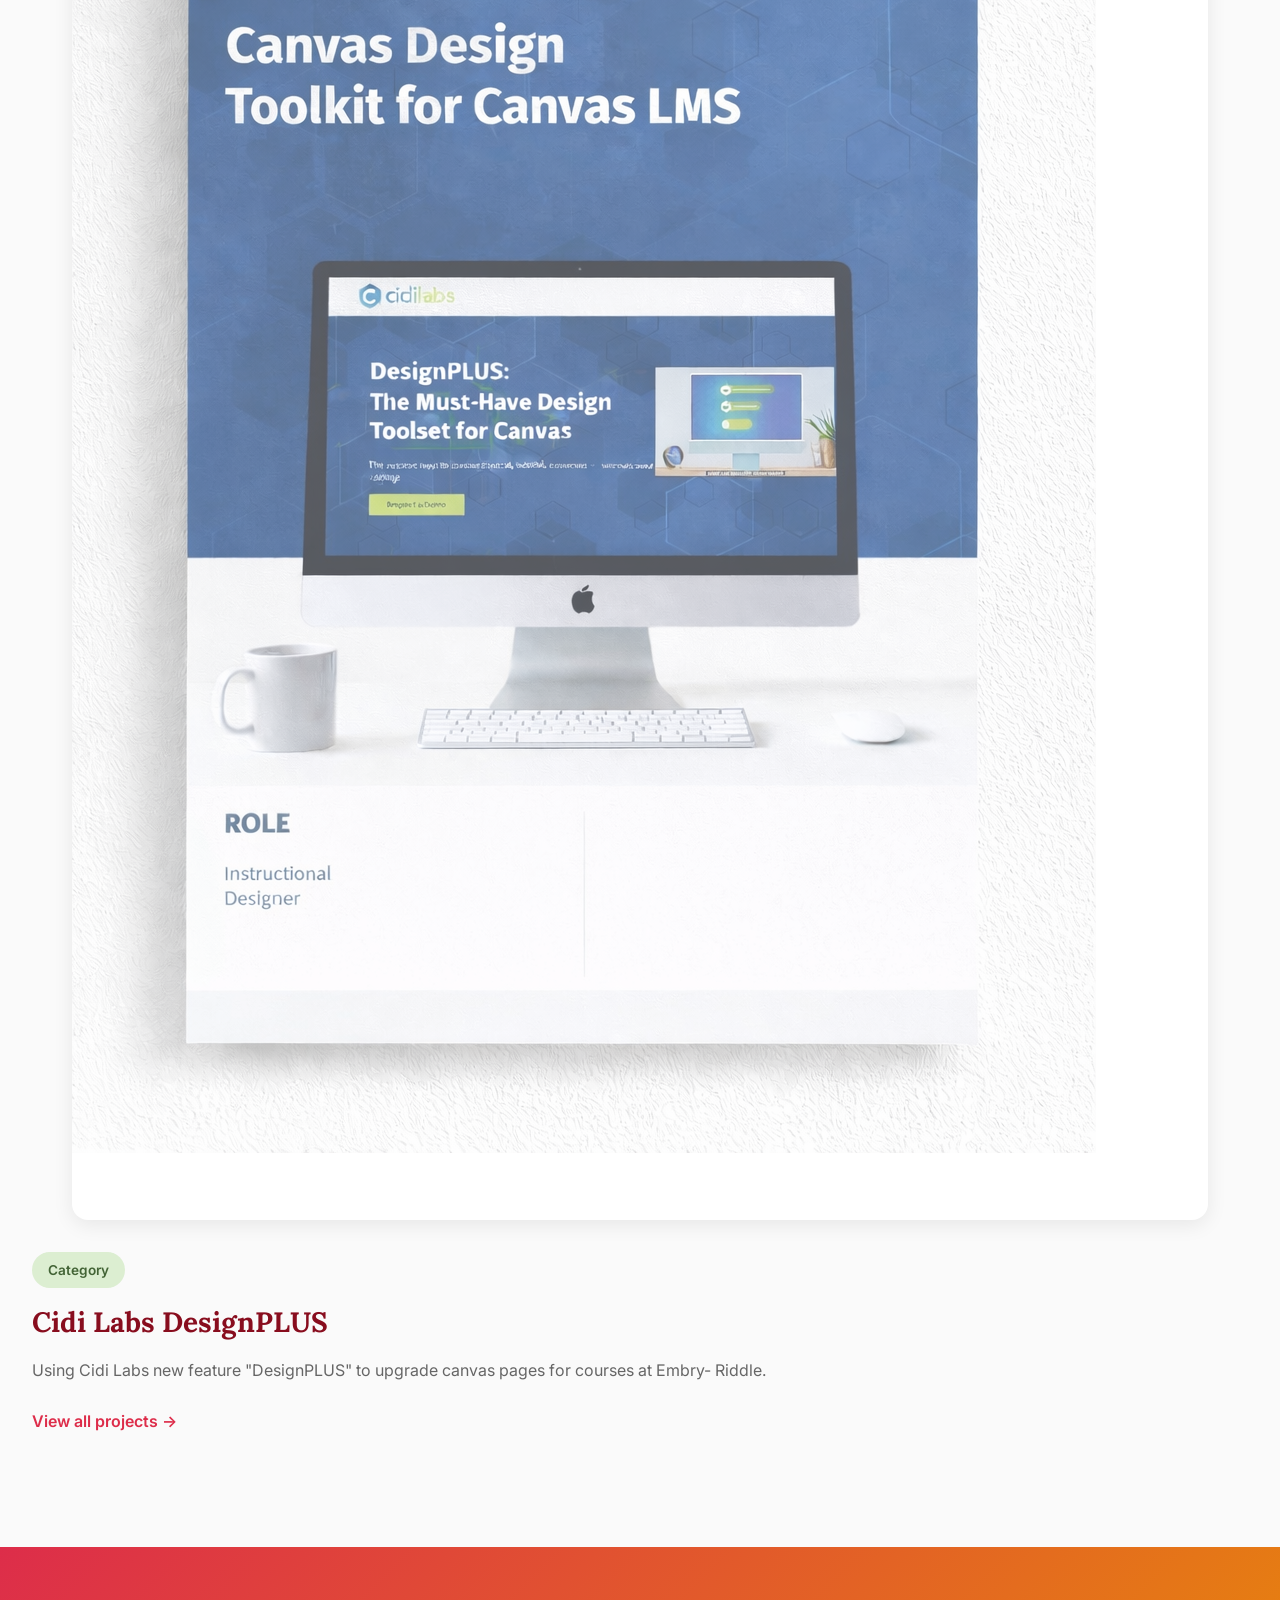
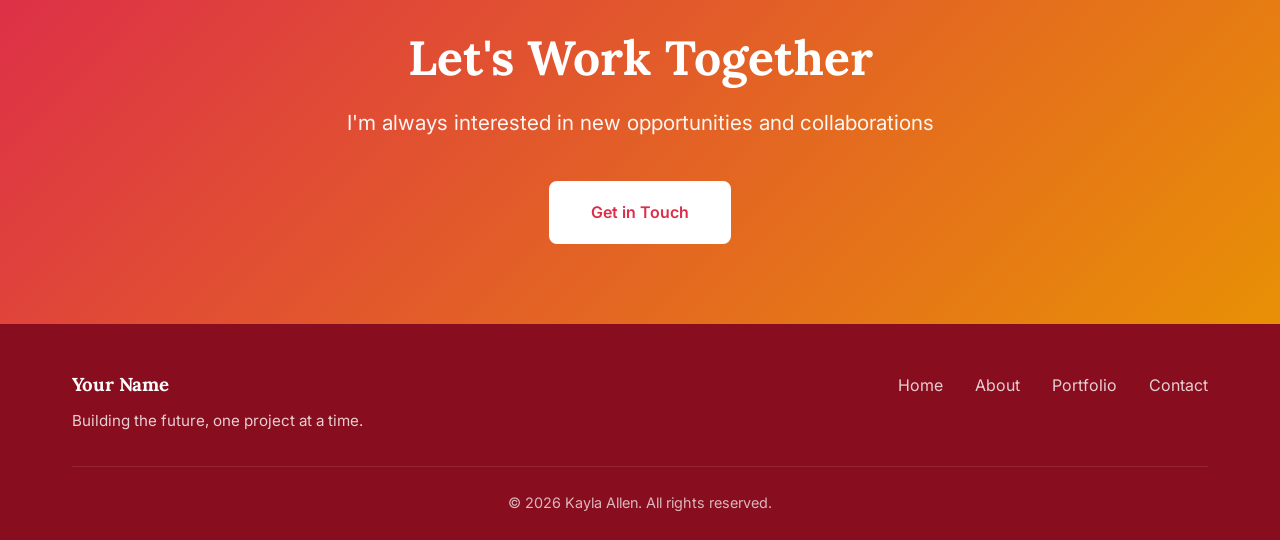
==== commit 1f844f35: "Update index.html" ====
--- a/index.html
+++ b/index.html
@@ -135,7 +135,7 @@
                 </div>
             </div>
             <div class="footer-bottom">
-                <p>&copy; 2024 Your Name. All rights reserved.</p>
+                <p>&copy; 2026 Kayla Allen. All rights reserved.</p>
             </div>
         </div>
     </footer>
--- a/styles.css
+++ b/styles.css
@@ -725,12 +725,21 @@
     justify-content: center;
     position: relative;
 }
-
+.portfolio-image img { 
+   width: 100%; 
+   height: 100%; 
+   object-fit: cover; 
+   display: block; 
+}
+ 
 .image-placeholder {
     font-size: 1.5rem;
     color: var(--white);
     font-weight: 600;
     opacity: 0.7;
+    width: 100%;
+    height: 100%;
+    overflow: hidden;
 }
 
 .project-badge {
